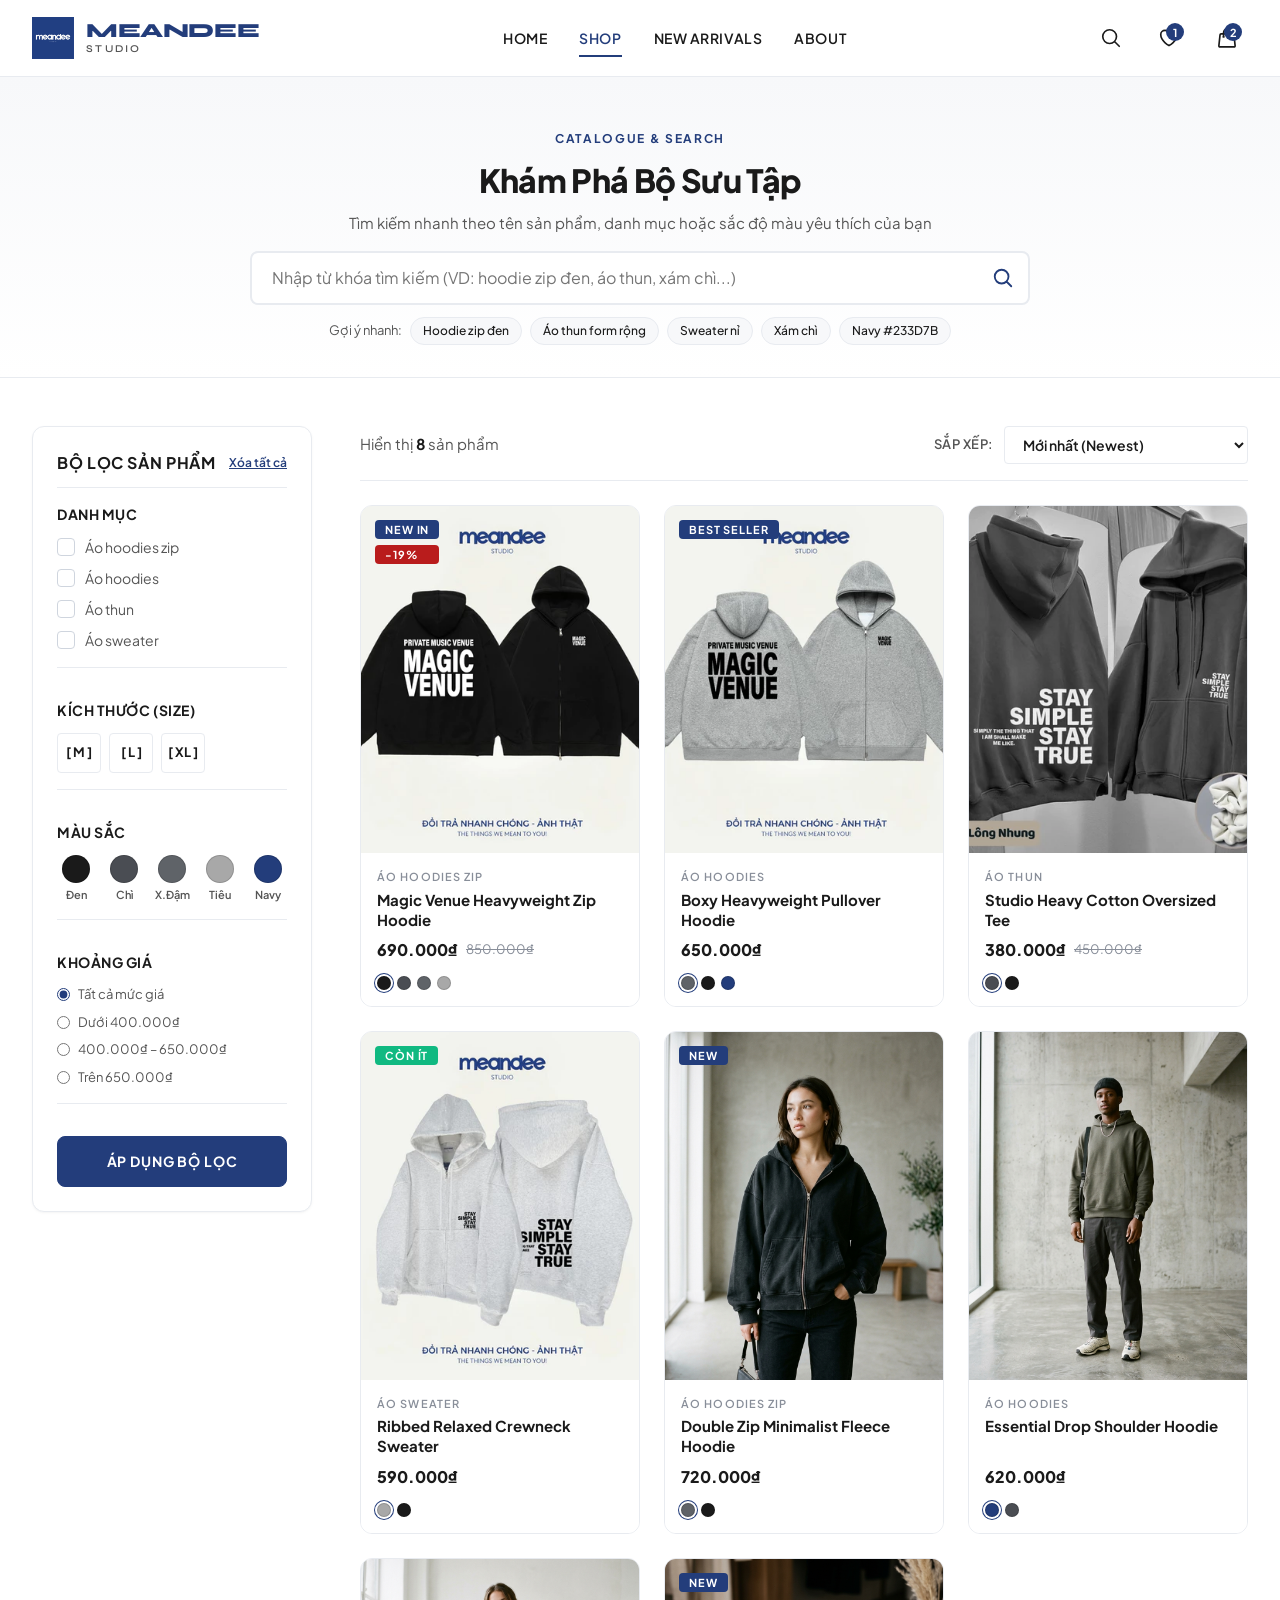
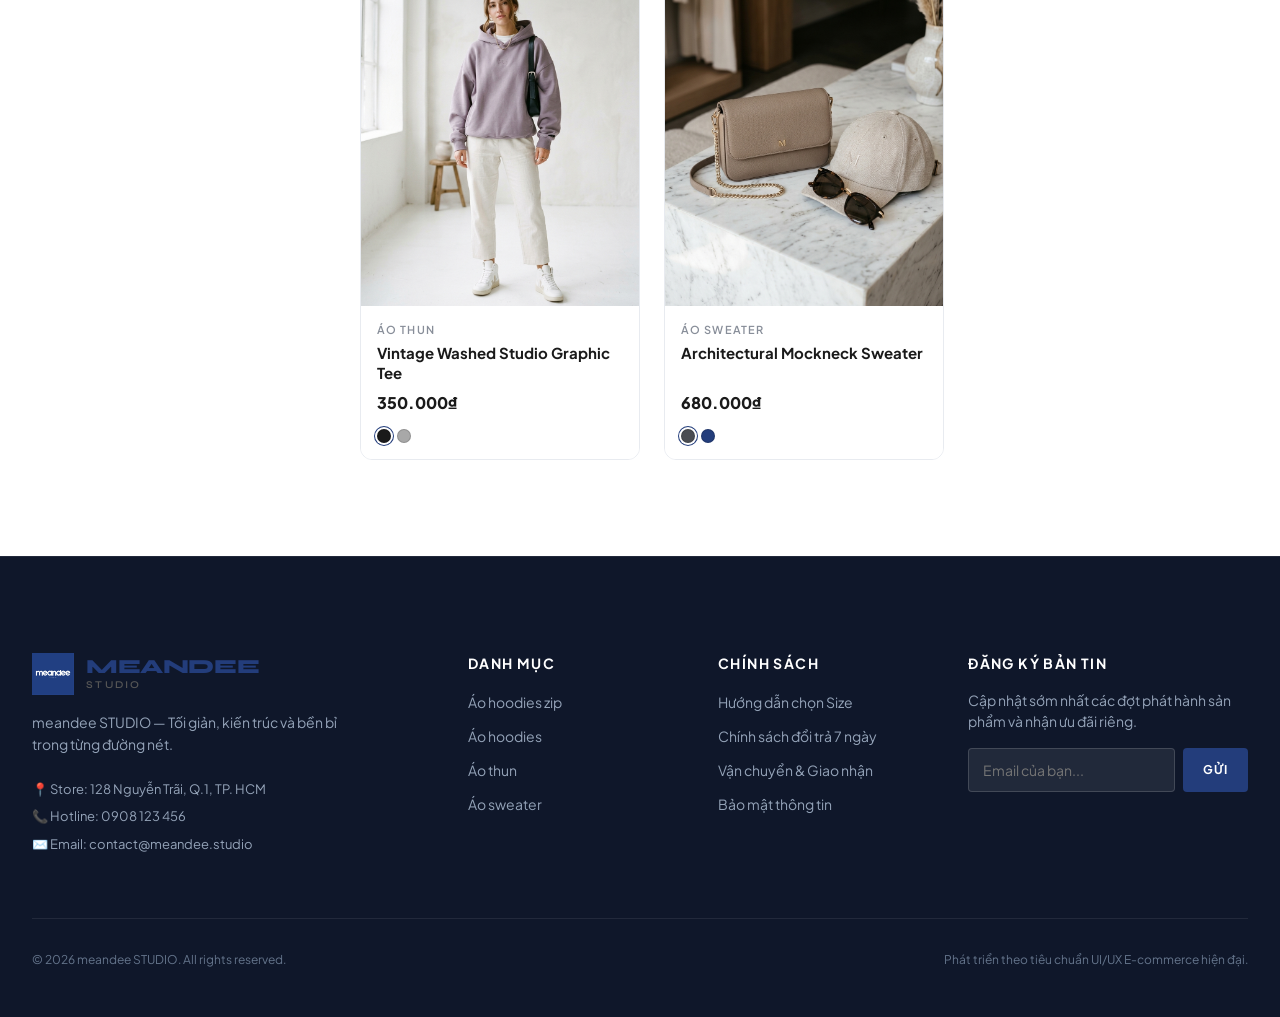
==== search.html @ 86efa388 "init" ====
<!DOCTYPE html>
<html lang="vi">
<head>
  <meta charset="UTF-8">
  <meta name="viewport" content="width=device-width, initial-scale=1.0">
  <meta name="description" content="Tìm kiếm và lọc các sản phẩm áo hoodies zip, hoodies, áo thun và sweater thời trang cao cấp từ meandee STUDIO.">
  <title>Cửa Hàng &amp; Tìm Kiếm Sản Phẩm — meandee STUDIO</title>
  <link rel="stylesheet" href="styles.css">
  <link rel="icon" href="assert/logo.png" type="image/png">
</head>
<body>

  <!-- ==========================================================================
       NAVIGATION BAR
       ========================================================================== -->
  <header class="site-header" id="siteHeader">
    <div class="container nav-container">
      <a href="index.html" class="brand-logo" id="brandLogo">
        <img src="assert/logo.png" alt="meandee STUDIO Logo">
        <div class="brand-text">
          <span class="brand-name">meandee</span>
          <span class="brand-sub">STUDIO</span>
        </div>
      </a>

      <nav class="nav-menu" aria-label="Main navigation">
        <a href="index.html" class="nav-link">Home</a>
        <a href="search.html" class="nav-link active">Shop</a>
        <a href="search.html?sort=newest" class="nav-link">New Arrivals</a>
        <a href="index.html#about" class="nav-link">About</a>
      </nav>

      <div class="nav-actions">
        <a href="search.html" class="action-btn" aria-label="Tìm kiếm sản phẩm">
          <svg xmlns="http://www.w3.org/2000/svg" fill="none" viewBox="0 0 24 24" stroke="currentColor">
            <path stroke-linecap="round" stroke-linejoin="round" d="M21 21l-5.197-5.197m0 0A7.5 7.5 0 105.196 5.196a7.5 7.5 0 0010.607 10.607z"/>
          </svg>
        </a>
        <button class="action-btn" aria-label="Danh sách yêu thích">
          <svg xmlns="http://www.w3.org/2000/svg" fill="none" viewBox="0 0 24 24" stroke="currentColor">
            <path stroke-linecap="round" stroke-linejoin="round" d="M21 8.25c0-2.485-2.099-4.5-4.688-4.5-1.935 0-3.597 1.126-4.312 2.733-.715-1.607-2.377-2.733-4.313-2.733C5.1 3.75 3 5.765 3 8.25c0 7.22 9 12 9 12s9-4.78 9-12z"/>
          </svg>
          <span class="badge-count">1</span>
        </button>
        <button class="action-btn" id="headerCartBtn" aria-label="Giỏ hàng">
          <svg xmlns="http://www.w3.org/2000/svg" fill="none" viewBox="0 0 24 24" stroke="currentColor">
            <path stroke-linecap="round" stroke-linejoin="round" d="M15.75 10.5V6a3.75 3.75 0 10-7.5 0v4.5m11.356-1.993l1.263 12c.07.665-.45 1.243-1.119 1.243H4.25a1.125 1.125 0 01-1.12-1.243l1.264-12A1.125 1.125 0 015.513 7.5h12.974c.576 0 1.059.435 1.119 1.007zM8.625 10.5a.375.375 0 11-.75 0 .375.375 0 01.75 0zm7.5 0a.375.375 0 11-.75 0 .375.375 0 01.75 0z"/>
          </svg>
          <span class="badge-count" id="cartBadgeCount">2</span>
        </button>
      </div>
    </div>
  </header>

  <!-- ==========================================================================
       SEARCH HEADER SECTION
       ========================================================================== -->
  <section class="search-header-section">
    <div class="container">
      <div class="search-bar-wrap">
        <span class="eyebrow">Catalogue &amp; Search</span>
        <h1 class="search-title">Khám Phá Bộ Sưu Tập</h1>
        <p class="text-muted" style="font-size: 0.9375rem;">
          Tìm kiếm nhanh theo tên sản phẩm, danh mục hoặc sắc độ màu yêu thích của bạn
        </p>

        <!-- Big Search Bar -->
        <div class="search-input-box">
          <input type="text" id="mainSearchInput" placeholder="Nhập từ khóa tìm kiếm (VD: hoodie zip đen, áo thun, xám chì...)" autocomplete="off">
          <button type="button" class="search-submit" id="searchSubmitBtn" aria-label="Tìm kiếm">
            <svg xmlns="http://www.w3.org/2000/svg" fill="none" viewBox="0 0 24 24" stroke="currentColor" width="22" height="22">
              <path stroke-linecap="round" stroke-linejoin="round" stroke-width="2" d="M21 21l-5.197-5.197m0 0A7.5 7.5 0 105.196 5.196a7.5 7.5 0 0010.607 10.607z"/>
            </svg>
          </button>
        </div>

        <!-- Keyword Auto-Suggestions -->
        <div class="search-suggest-tags">
          <span>Gợi ý nhanh:</span>
          <button type="button" class="suggest-tag" data-query="Hoodie zip đen">Hoodie zip đen</button>
          <button type="button" class="suggest-tag" data-query="Áo thun form rộng">Áo thun form rộng</button>
          <button type="button" class="suggest-tag" data-query="Sweater nỉ">Sweater nỉ</button>
          <button type="button" class="suggest-tag" data-query="Xám chì">Xám chì</button>
          <button type="button" class="suggest-tag" data-query="Navy">Navy #233D7B</button>
        </div>
      </div>
    </div>
  </section>

  <!-- ==========================================================================
       MAIN LISTING LAYOUT (Sidebar Filters + Products Grid)
       ========================================================================== -->
  <main class="container">
    <div class="listing-layout">
      <!-- Left Sidebar: Filters Panel -->
      <aside class="filters-sidebar" id="filtersSidebar">
        <div class="filter-header-bar">
          <h2 class="filter-main-title">Bộ Lọc Sản Phẩm</h2>
          <button type="button" class="btn-reset-filters" id="btnResetFilters">Xóa tất cả</button>
        </div>

        <!-- Filter 1: Categories (4 danh mục cốt lõi) -->
        <div class="filter-group">
          <h3 class="filter-group-title">Danh Mục</h3>
          <div class="filter-category-list">
            <label class="filter-checkbox-item">
              <input type="checkbox" name="category" value="hoodie-zip" id="filterCatZip">
              <span>Áo hoodies zip</span>
            </label>
            <label class="filter-checkbox-item">
              <input type="checkbox" name="category" value="hoodie" id="filterCatHoodie">
              <span>Áo hoodies</span>
            </label>
            <label class="filter-checkbox-item">
              <input type="checkbox" name="category" value="tshirt" id="filterCatTshirt">
              <span>Áo thun</span>
            </label>
            <label class="filter-checkbox-item">
              <input type="checkbox" name="category" value="sweater" id="filterCatSweater">
              <span>Áo sweater</span>
            </label>
          </div>
        </div>

        <!-- Filter 2: Size Variant Selection -->
        <div class="filter-group">
          <h3 class="filter-group-title">Kích Thước (Size)</h3>
          <div class="size-buttons-group">
            <button type="button" class="size-filter-btn" data-size="M">[ M ]</button>
            <button type="button" class="size-filter-btn" data-size="L">[ L ]</button>
            <button type="button" class="size-filter-btn" data-size="XL">[ XL ]</button>
          </div>
        </div>

        <!-- Filter 3: Color Swatches -->
        <div class="filter-group">
          <h3 class="filter-group-title">Màu Sắc</h3>
          <div class="filter-colors-grid">
            <div class="filter-color-option" data-color="den" title="Đen">
              <span class="filter-color-ball" style="background-color: #1A1A1A;"></span>
              <span class="filter-color-label">Đen</span>
            </div>
            <div class="filter-color-option" data-color="xam-chi" title="Xám Chì">
              <span class="filter-color-ball" style="background-color: #4A4D53;"></span>
              <span class="filter-color-label">Chì</span>
            </div>
            <div class="filter-color-option" data-color="xam-dam" title="Xám Đậm">
              <span class="filter-color-ball" style="background-color: #5F6368;"></span>
              <span class="filter-color-label">X.Đậm</span>
            </div>
            <div class="filter-color-option" data-color="xam-tieu" title="Xám Tiêu">
              <span class="filter-color-ball" style="background-color: #A8A8A8;"></span>
              <span class="filter-color-label">Tiêu</span>
            </div>
            <div class="filter-color-option" data-color="navy" title="Xanh Navy">
              <span class="filter-color-ball" style="background-color: #233D7B;"></span>
              <span class="filter-color-label">Navy</span>
            </div>
          </div>
        </div>

        <!-- Filter 4: Price Range -->
        <div class="filter-group">
          <h3 class="filter-group-title">Khoảng Giá</h3>
          <div class="price-range-options">
            <label class="price-radio-label">
              <input type="radio" name="priceRange" value="all" checked>
              <span>Tất cả mức giá</span>
            </label>
            <label class="price-radio-label">
              <input type="radio" name="priceRange" value="under-400">
              <span>Dưới 400.000₫</span>
            </label>
            <label class="price-radio-label">
              <input type="radio" name="priceRange" value="400-650">
              <span>400.000₫ – 650.000₫</span>
            </label>
            <label class="price-radio-label">
              <input type="radio" name="priceRange" value="above-650">
              <span>Trên 650.000₫</span>
            </label>
          </div>
        </div>

        <!-- Filter CTA -->
        <div style="margin-top: 1.5rem; display: flex; flex-direction: column; gap: 8px;">
          <button type="button" class="btn btn-primary btn-block" id="btnApplyFilters">Áp Dụng Bộ Lọc</button>
        </div>
      </aside>

      <!-- Right Column: Product Results Grid -->
      <section class="results-container">
        <!-- Results Header Bar -->
        <div class="listing-results-header">
          <div class="results-count" id="resultsCount">
            Hiển thị <strong id="countNum">8</strong> sản phẩm
          </div>
          <div class="sort-select-wrap">
            <label for="sortDropdown" class="sort-label">Sắp xếp:</label>
            <select id="sortDropdown" class="sort-select">
              <option value="default">Mới nhất (Newest)</option>
              <option value="bestseller">Bán chạy nhất (Best Seller)</option>
              <option value="price-asc">Giá: Thấp đến Cao</option>
              <option value="price-desc">Giá: Cao đến Thấp</option>
            </select>
          </div>
        </div>

        <!-- Products Grid (Interactive Cards) -->
        <div class="listing-grid" id="listingGrid">
          
          <!-- Product Item 1: Magic Venue Zip Hoodie (Flagship PDP) -->
          <article class="product-card" data-category="hoodie-zip" data-price="690000" data-sizes="M,L,XL" data-colors="den,xam-chi,xam-dam,xam-tieu" data-bestseller="true" data-name="magic venue heavyweight zip hoodie">
            <div class="product-badge-group">
              <span class="product-badge badge-new">New In</span>
              <span class="product-badge badge-sale">-19%</span>
            </div>
            <div class="product-thumb-wrap">
              <img src="assert/demo-products/den.webp" alt="Magic Venue Heavyweight Zip Hoodie" class="listing-card-img" data-default="assert/demo-products/den.webp">
              <div class="product-quick-action">
                <a href="product.html" class="quick-view-btn">Xem Chi Tiết</a>
              </div>
            </div>
            <div class="product-details">
              <span class="product-category-meta">Áo hoodies zip</span>
              <h3 class="product-title">
                <a href="product.html">Magic Venue Heavyweight Zip Hoodie</a>
              </h3>
              <div class="product-price-row">
                <span class="product-price">690.000₫</span>
                <span class="product-price-old">850.000₫</span>
              </div>
              <div class="swatches-row">
                <span class="color-swatch-dot active" style="background-color: #1A1A1A;" data-img="assert/demo-products/den.webp" title="Đen"></span>
                <span class="color-swatch-dot" style="background-color: #4A4D53;" data-img="assert/demo-products/xam-chi.webp" title="Xám Chì"></span>
                <span class="color-swatch-dot" style="background-color: #5F6368;" data-img="assert/demo-products/xam-dam.webp" title="Xám Đậm"></span>
                <span class="color-swatch-dot" style="background-color: #A8A8A8;" data-img="assert/demo-products/xam_tieu.webp" title="Xám Tiêu"></span>
              </div>
            </div>
          </article>

          <!-- Product Item 2: Boxy Heavyweight Pullover Hoodie -->
          <article class="product-card" data-category="hoodie" data-price="650000" data-sizes="M,L,XL" data-colors="xam-dam,den,navy" data-bestseller="true" data-name="boxy heavyweight pullover hoodie">
            <div class="product-badge-group">
              <span class="product-badge badge-new">Best Seller</span>
            </div>
            <div class="product-thumb-wrap">
              <img src="assert/demo-products/xam-dam.webp" alt="Boxy Heavyweight Pullover Hoodie" class="listing-card-img" data-default="assert/demo-products/xam-dam.webp">
              <div class="product-quick-action">
                <a href="product.html" class="quick-view-btn">Xem Chi Tiết</a>
              </div>
            </div>
            <div class="product-details">
              <span class="product-category-meta">Áo hoodies</span>
              <h3 class="product-title">
                <a href="product.html">Boxy Heavyweight Pullover Hoodie</a>
              </h3>
              <div class="product-price-row">
                <span class="product-price">650.000₫</span>
              </div>
              <div class="swatches-row">
                <span class="color-swatch-dot active" style="background-color: #5F6368;" title="Xám Đậm"></span>
                <span class="color-swatch-dot" style="background-color: #1A1A1A;" title="Đen"></span>
                <span class="color-swatch-dot" style="background-color: #233D7B;" title="Navy"></span>
              </div>
            </div>
          </article>

          <!-- Product Item 3: Studio Heavy Cotton Oversized Tee -->
          <article class="product-card" data-category="tshirt" data-price="380000" data-sizes="M,L" data-colors="xam-chi,den" data-bestseller="false" data-name="studio heavy cotton oversized tee">
            <div class="product-thumb-wrap">
              <img src="assert/demo-products/xam-chi.webp" alt="Studio Heavy Cotton Oversized Tee" class="listing-card-img" data-default="assert/demo-products/xam-chi.webp">
              <div class="product-quick-action">
                <a href="product.html" class="quick-view-btn">Xem Chi Tiết</a>
              </div>
            </div>
            <div class="product-details">
              <span class="product-category-meta">Áo thun</span>
              <h3 class="product-title">
                <a href="product.html">Studio Heavy Cotton Oversized Tee</a>
              </h3>
              <div class="product-price-row">
                <span class="product-price">380.000₫</span>
                <span class="product-price-old">450.000₫</span>
              </div>
              <div class="swatches-row">
                <span class="color-swatch-dot active" style="background-color: #4A4D53;" title="Xám Chì"></span>
                <span class="color-swatch-dot" style="background-color: #1A1A1A;" title="Đen"></span>
              </div>
            </div>
          </article>

          <!-- Product Item 4: Ribbed Relaxed Crewneck Sweater -->
          <article class="product-card" data-category="sweater" data-price="590000" data-sizes="M,L,XL" data-colors="xam-tieu,den" data-bestseller="false" data-name="ribbed relaxed crewneck sweater">
            <div class="product-badge-group">
              <span class="product-badge badge-stock">Còn ít</span>
            </div>
            <div class="product-thumb-wrap">
              <img src="assert/demo-products/xam_tieu.webp" alt="Ribbed Relaxed Crewneck Sweater" class="listing-card-img" data-default="assert/demo-products/xam_tieu.webp">
              <div class="product-quick-action">
                <a href="product.html" class="quick-view-btn">Xem Chi Tiết</a>
              </div>
            </div>
            <div class="product-details">
              <span class="product-category-meta">Áo sweater</span>
              <h3 class="product-title">
                <a href="product.html">Ribbed Relaxed Crewneck Sweater</a>
              </h3>
              <div class="product-price-row">
                <span class="product-price">590.000₫</span>
              </div>
              <div class="swatches-row">
                <span class="color-swatch-dot active" style="background-color: #A8A8A8;" title="Xám Tiêu"></span>
                <span class="color-swatch-dot" style="background-color: #1A1A1A;" title="Đen"></span>
              </div>
            </div>
          </article>

          <!-- Product Item 5: Double Zip Minimalist Fleece Hoodie -->
          <article class="product-card" data-category="hoodie-zip" data-price="720000" data-sizes="L,XL" data-colors="xam-dam,den" data-bestseller="true" data-name="double zip minimalist fleece hoodie">
            <div class="product-badge-group">
              <span class="product-badge badge-new">New</span>
            </div>
            <div class="product-thumb-wrap">
              <img src="assert/cat-hoodie-zip.jpg" alt="Double Zip Minimalist Fleece Hoodie" class="listing-card-img" data-default="assert/cat-hoodie-zip.jpg">
              <div class="product-quick-action">
                <a href="product.html" class="quick-view-btn">Xem Chi Tiết</a>
              </div>
            </div>
            <div class="product-details">
              <span class="product-category-meta">Áo hoodies zip</span>
              <h3 class="product-title">
                <a href="product.html">Double Zip Minimalist Fleece Hoodie</a>
              </h3>
              <div class="product-price-row">
                <span class="product-price">720.000₫</span>
              </div>
              <div class="swatches-row">
                <span class="color-swatch-dot active" style="background-color: #5F6368;" title="Xám Đậm"></span>
                <span class="color-swatch-dot" style="background-color: #1A1A1A;" title="Đen"></span>
              </div>
            </div>
          </article>

          <!-- Product Item 6: Essential Drop Shoulder Hoodie -->
          <article class="product-card" data-category="hoodie" data-price="620000" data-sizes="M,L,XL" data-colors="navy,xam-chi" data-bestseller="false" data-name="essential drop shoulder hoodie navy">
            <div class="product-thumb-wrap">
              <img src="assert/cat-hoodie.jpg" alt="Essential Drop Shoulder Hoodie" class="listing-card-img" data-default="assert/cat-hoodie.jpg">
              <div class="product-quick-action">
                <a href="product.html" class="quick-view-btn">Xem Chi Tiết</a>
              </div>
            </div>
            <div class="product-details">
              <span class="product-category-meta">Áo hoodies</span>
              <h3 class="product-title">
                <a href="product.html">Essential Drop Shoulder Hoodie</a>
              </h3>
              <div class="product-price-row">
                <span class="product-price">620.000₫</span>
              </div>
              <div class="swatches-row">
                <span class="color-swatch-dot active" style="background-color: #233D7B;" title="Navy"></span>
                <span class="color-swatch-dot" style="background-color: #4A4D53;" title="Xám Chì"></span>
              </div>
            </div>
          </article>

          <!-- Product Item 7: Vintage Washed Graphic Tee -->
          <article class="product-card" data-category="tshirt" data-price="350000" data-sizes="M,L" data-colors="den,xam-tieu" data-bestseller="false" data-name="vintage washed graphic tee">
            <div class="product-thumb-wrap">
              <img src="assert/cat-tshirt.jpg" alt="Vintage Washed Graphic Tee" class="listing-card-img" data-default="assert/cat-tshirt.jpg">
              <div class="product-quick-action">
                <a href="product.html" class="quick-view-btn">Xem Chi Tiết</a>
              </div>
            </div>
            <div class="product-details">
              <span class="product-category-meta">Áo thun</span>
              <h3 class="product-title">
                <a href="product.html">Vintage Washed Studio Graphic Tee</a>
              </h3>
              <div class="product-price-row">
                <span class="product-price">350.000₫</span>
              </div>
              <div class="swatches-row">
                <span class="color-swatch-dot active" style="background-color: #1A1A1A;" title="Đen"></span>
                <span class="color-swatch-dot" style="background-color: #A8A8A8;" title="Xám Tiêu"></span>
              </div>
            </div>
          </article>

          <!-- Product Item 8: Architectural Mockneck Sweater -->
          <article class="product-card" data-category="sweater" data-price="680000" data-sizes="M,L,XL" data-colors="xam-chi,navy" data-bestseller="true" data-name="architectural mockneck sweater">
            <div class="product-badge-group">
              <span class="product-badge badge-new">New</span>
            </div>
            <div class="product-thumb-wrap">
              <img src="assert/cat-sweater.jpg" alt="Architectural Mockneck Sweater" class="listing-card-img" data-default="assert/cat-sweater.jpg">
              <div class="product-quick-action">
                <a href="product.html" class="quick-view-btn">Xem Chi Tiết</a>
              </div>
            </div>
            <div class="product-details">
              <span class="product-category-meta">Áo sweater</span>
              <h3 class="product-title">
                <a href="product.html">Architectural Mockneck Sweater</a>
              </h3>
              <div class="product-price-row">
                <span class="product-price">680.000₫</span>
              </div>
              <div class="swatches-row">
                <span class="color-swatch-dot active" style="background-color: #4A4D53;" title="Xám Chì"></span>
                <span class="color-swatch-dot" style="background-color: #233D7B;" title="Navy"></span>
              </div>
            </div>
          </article>

          <!-- Empty State (Shown when no items match the filter) -->
          <div class="empty-state" id="emptyState">
            <svg class="empty-icon" xmlns="http://www.w3.org/2000/svg" fill="none" viewBox="0 0 24 24" stroke="currentColor">
              <path stroke-linecap="round" stroke-linejoin="round" stroke-width="1.5" d="M21 21l-5.197-5.197m0 0A7.5 7.5 0 105.196 5.196a7.5 7.5 0 0010.607 10.607zM10.5 7.5v6m3-3h-6"/>
            </svg>
            <h3 class="empty-title">Không tìm thấy sản phẩm phù hợp</h3>
            <p class="empty-desc">Thử điều chỉnh hoặc xóa bớt các tiêu chí lọc để xem thêm sản phẩm khác.</p>
            <button type="button" class="btn btn-primary" id="btnEmptyReset">Xóa Bộ Lọc &amp; Xem Tất Cả</button>
          </div>

        </div>
      </section>
    </div>
  </main>

  <!-- ==========================================================================
       FOOTER
       ========================================================================== -->
  <footer class="site-footer">
    <div class="container">
      <div class="footer-grid">
        <div class="footer-brand">
          <a href="index.html" class="brand-logo">
            <img src="assert/logo.png" alt="meandee STUDIO Logo">
            <div class="brand-text">
              <span class="brand-name">meandee</span>
              <span class="brand-sub">STUDIO</span>
            </div>
          </a>
          <p class="footer-brand-bio">
            meandee STUDIO — Tối giản, kiến trúc và bền bỉ trong từng đường nét.
          </p>
          <div class="footer-contacts-list">
            <span>📍 Store: 128 Nguyễn Trãi, Q.1, TP. HCM</span>
            <span>📞 Hotline: 0908 123 456</span>
            <span>✉️ Email: contact@meandee.studio</span>
          </div>
        </div>

        <div>
          <h4 class="footer-col-title">Danh Mục</h4>
          <ul class="footer-links-list">
            <li><a href="search.html?category=hoodie-zip">Áo hoodies zip</a></li>
            <li><a href="search.html?category=hoodie">Áo hoodies</a></li>
            <li><a href="search.html?category=tshirt">Áo thun</a></li>
            <li><a href="search.html?category=sweater">Áo sweater</a></li>
          </ul>
        </div>

        <div>
          <h4 class="footer-col-title">Chính Sách</h4>
          <ul class="footer-links-list">
            <li><a href="#">Hướng dẫn chọn Size</a></li>
            <li><a href="#">Chính sách đổi trả 7 ngày</a></li>
            <li><a href="#">Vận chuyển &amp; Giao nhận</a></li>
            <li><a href="#">Bảo mật thông tin</a></li>
          </ul>
        </div>

        <div>
          <h4 class="footer-col-title">Đăng Ký Bản Tin</h4>
          <p class="footer-newsletter-text">
            Cập nhật sớm nhất các đợt phát hành sản phẩm và nhận ưu đãi riêng.
          </p>
          <form class="footer-newsletter-form" onsubmit="event.preventDefault(); window.showToast('Đã đăng ký nhận bản tin!');">
            <input type="email" class="newsletter-input" placeholder="Email của bạn..." required>
            <button type="submit" class="btn-newsletter">Gửi</button>
          </form>
        </div>
      </div>

      <div class="footer-bottom-bar">
        <span>&copy; 2026 meandee STUDIO. All rights reserved.</span>
        <span>Phát triển theo tiêu chuẩn UI/UX E-commerce hiện đại.</span>
      </div>
    </div>
  </footer>

  <!-- Toast Notification element -->
  <div class="toast-notification" id="toastNotification">
    <svg class="toast-icon" xmlns="http://www.w3.org/2000/svg" fill="none" viewBox="0 0 24 24" stroke="currentColor">
      <path stroke-linecap="round" stroke-linejoin="round" stroke-width="2" d="M5 13l4 4L19 7" />
    </svg>
    <span class="toast-text" id="toastMessage">Thông báo</span>
  </div>

  <script src="main.js"></script>
</body>
</html>
---- styles.css ----
/* ==========================================================================
   meandee STUDIO — Master Design System & Stylesheet
   Brand Identity: Minimalist, Luxurious, Architectural, Contemporary Streetwear
   Primary Palette: #233D7B (Brand Navy), #FFFFFF, #F7F8FA, #1A1A1A, #555555
   ========================================================================== */

@import url('https://fonts.googleapis.com/css2?family=Plus+Jakarta+Sans:ital,wght@0,300;0,400;0,500;0,600;0,700;0,800;1,400&family=Syne:wght@700;800&display=swap');

/* --- Design Tokens --- */
:root {
  /* Brand Colors */
  --c-primary: #233D7B;
  --c-primary-hover: #1a2e5d;
  --c-primary-active: #132247;
  --c-primary-light: rgba(35, 61, 123, 0.08);
  --c-primary-glow: rgba(35, 61, 123, 0.25);

  /* Neutrals */
  --c-bg: #FFFFFF;
  --c-bg-subtle: #F7F8FA;
  --c-bg-card: #FFFFFF;
  --c-bg-elevated: #FFFFFF;
  --c-surface-hover: #F0F2F5;

  /* Typography Colors */
  --c-text-primary: #1A1A1A;
  --c-text-secondary: #555555;
  --c-text-muted: #888E99;
  --c-text-inverse: #FFFFFF;

  /* Accent & Utility */
  --c-border: #E8EBF0;
  --c-border-hover: #CFD5DE;
  --c-border-active: #233D7B;
  --c-success: #15803D;
  --c-success-bg: #DCFCE7;
  --c-danger: #B91C1C;
  --c-danger-bg: #FEE2E2;
  --c-warning: #B45309;

  /* Typography */
  --font-main: 'Plus Jakarta Sans', -apple-system, BlinkMacSystemFont, "Segoe UI", Roboto, sans-serif;
  --font-display: 'Syne', var(--font-main);

  /* Spacing */
  --space-2xs: 4px;
  --space-xs: 8px;
  --space-sm: 12px;
  --space-md: 16px;
  --space-lg: 24px;
  --space-xl: 32px;
  --space-2xl: 48px;
  --space-3xl: 64px;
  --space-4xl: 96px;

  /* Layout */
  --container-max: 1360px;
  --container-pad: 32px;
  --header-height: 76px;
  --radius-xs: 4px;
  --radius-sm: 8px;
  --radius-md: 12px;
  --radius-lg: 18px;
  --radius-full: 9999px;

  /* Elevations */
  --shadow-subtle: 0 1px 3px rgba(0, 0, 0, 0.04), 0 1px 2px rgba(0, 0, 0, 0.02);
  --shadow-card: 0 4px 16px rgba(10, 20, 50, 0.04);
  --shadow-hover: 0 12px 30px rgba(35, 61, 123, 0.08);
  --shadow-drawer: 0 20px 40px rgba(0, 0, 0, 0.15);

  /* Transitions */
  --transition-fast: 150ms cubic-bezier(0.16, 1, 0.3, 1);
  --transition-base: 250ms cubic-bezier(0.16, 1, 0.3, 1);
  --transition-smooth: 400ms cubic-bezier(0.16, 1, 0.3, 1);
}

/* --- Base Reset --- */
*, *::before, *::after {
  box-sizing: border-box;
  margin: 0;
  padding: 0;
}

html {
  font-size: 16px;
  scroll-behavior: smooth;
  -webkit-font-smoothing: antialiased;
  -moz-osx-font-smoothing: grayscale;
}

body {
  font-family: var(--font-main);
  background-color: var(--c-bg);
  color: var(--c-text-primary);
  line-height: 1.5;
  overflow-x: hidden;
}

img, picture, video, canvas, svg {
  display: block;
  max-width: 100%;
}

input, button, textarea, select {
  font: inherit;
  color: inherit;
}

button {
  cursor: pointer;
  background: none;
  border: none;
}

a {
  color: inherit;
  text-decoration: none;
  transition: color var(--transition-fast);
}

ul, ol {
  list-style: none;
}

/* --- Utility Container --- */
.container {
  width: 100%;
  max-width: var(--container-max);
  margin-inline: auto;
  padding-inline: var(--container-pad);
}

/* --- Typography Utilities --- */
.heading-display {
  font-family: var(--font-display);
  font-weight: 800;
  letter-spacing: -0.03em;
  text-transform: uppercase;
  color: var(--c-text-primary);
}

.heading-section {
  font-family: var(--font-main);
  font-size: 1.875rem;
  font-weight: 700;
  letter-spacing: -0.02em;
  color: var(--c-text-primary);
}

.text-muted {
  color: var(--c-text-secondary);
}

.eyebrow {
  display: inline-block;
  font-size: 0.75rem;
  font-weight: 700;
  letter-spacing: 0.14em;
  text-transform: uppercase;
  color: var(--c-primary);
  margin-bottom: var(--space-xs);
}

/* ==========================================================================
   NAVIGATION BAR
   ========================================================================== */
.site-header {
  position: sticky;
  top: 0;
  z-index: 100;
  background-color: rgba(255, 255, 255, 0.95);
  backdrop-filter: blur(12px);
  -webkit-backdrop-filter: blur(12px);
  border-bottom: 1px solid var(--c-border);
  transition: box-shadow var(--transition-base), background-color var(--transition-base);
}

.site-header.scrolled {
  box-shadow: 0 4px 20px rgba(0, 0, 0, 0.05);
}

.nav-container {
  display: flex;
  align-items: center;
  justify-content: space-between;
  height: var(--header-height);
}

/* Brand Logo */
.brand-logo {
  display: flex;
  align-items: center;
  gap: 12px;
  font-family: var(--font-display);
  font-size: 1.25rem;
  font-weight: 800;
  letter-spacing: -0.02em;
  text-transform: uppercase;
  color: var(--c-primary);
}

.brand-logo img {
  height: 42px;
  width: auto;
  object-fit: contain;
}

.brand-logo .brand-text {
  display: flex;
  flex-direction: column;
  line-height: 1;
}

.brand-logo .brand-text .brand-name {
  font-size: 1.25rem;
  font-weight: 800;
  color: var(--c-primary);
}

.brand-logo .brand-text .brand-sub {
  font-size: 0.65rem;
  font-weight: 600;
  letter-spacing: 0.22em;
  color: var(--c-text-secondary);
  margin-top: 3px;
}

/* Main Navigation Links */
.nav-menu {
  display: flex;
  align-items: center;
  gap: var(--space-xl);
}

.nav-link {
  position: relative;
  font-size: 0.875rem;
  font-weight: 600;
  letter-spacing: 0.04em;
  text-transform: uppercase;
  color: var(--c-text-primary);
  padding: 8px 0;
  transition: color var(--transition-fast);
}

.nav-link::after {
  content: '';
  position: absolute;
  bottom: 0;
  left: 0;
  width: 0;
  height: 2px;
  background-color: var(--c-primary);
  transition: width var(--transition-base);
}

.nav-link:hover,
.nav-link.active {
  color: var(--c-primary);
}

.nav-link:hover::after,
.nav-link.active::after {
  width: 100%;
}

/* Nav Actions */
.nav-actions {
  display: flex;
  align-items: center;
  gap: var(--space-md);
}

.action-btn {
  position: relative;
  display: inline-flex;
  align-items: center;
  justify-content: center;
  width: 42px;
  height: 42px;
  border-radius: var(--radius-sm);
  color: var(--c-text-primary);
  background-color: transparent;
  transition: background-color var(--transition-fast), color var(--transition-fast);
}

.action-btn:hover {
  background-color: var(--c-bg-subtle);
  color: var(--c-primary);
}

.action-btn svg {
  width: 22px;
  height: 22px;
  stroke-width: 1.8;
}

.badge-count {
  position: absolute;
  top: 6px;
  right: 6px;
  display: flex;
  align-items: center;
  justify-content: center;
  min-width: 18px;
  height: 18px;
  padding: 0 4px;
  border-radius: var(--radius-full);
  background-color: var(--c-primary);
  color: var(--c-text-inverse);
  font-size: 0.6875rem;
  font-weight: 700;
  line-height: 1;
  transition: transform var(--transition-fast);
}

.action-btn:hover .badge-count {
  transform: scale(1.1);
}

/* Mobile Menu Toggle */
.mobile-toggle {
  display: none;
}

/* ==========================================================================
   BUTTONS & CTAs
   ========================================================================== */
.btn {
  display: inline-flex;
  align-items: center;
  justify-content: center;
  gap: 10px;
  padding: 14px 28px;
  font-size: 0.875rem;
  font-weight: 700;
  letter-spacing: 0.06em;
  text-transform: uppercase;
  border-radius: var(--radius-sm);
  transition: all var(--transition-base);
  border: 1px solid transparent;
  white-space: nowrap;
}

.btn-primary {
  background-color: var(--c-primary);
  color: var(--c-text-inverse);
  border-color: var(--c-primary);
}

.btn-primary:hover {
  background-color: var(--c-primary-hover);
  border-color: var(--c-primary-hover);
  box-shadow: 0 6px 20px var(--c-primary-glow);
  transform: translateY(-2px);
}

.btn-primary:active {
  transform: translateY(0);
}

.btn-secondary {
  background-color: transparent;
  color: var(--c-text-primary);
  border-color: var(--c-border);
}

.btn-secondary:hover {
  background-color: var(--c-bg-subtle);
  border-color: var(--c-text-primary);
  color: var(--c-text-primary);
  transform: translateY(-2px);
}

.btn-dark {
  background-color: var(--c-text-primary);
  color: var(--c-text-inverse);
}

.btn-dark:hover {
  background-color: #000000;
  transform: translateY(-2px);
}

.btn-block {
  width: 100%;
}

.btn-lg {
  padding: 16px 36px;
  font-size: 0.9375rem;
}

/* ==========================================================================
   HOMEPAGE: HERO BANNER / SLIDER
   ========================================================================== */
.hero-section {
  position: relative;
  width: 100%;
  height: calc(88vh - var(--header-height));
  min-height: 560px;
  max-height: 740px;
  background-color: #0d131f;
  overflow: hidden;
}

.hero-slider-track {
  position: relative;
  width: 100%;
  height: 100%;
}

.hero-slide {
  position: absolute;
  inset: 0;
  opacity: 1;
  display: flex;
  align-items: center;
}

.hero-image-wrap {
  position: absolute;
  inset: 0;
  z-index: 1;
}

.hero-image-wrap img {
  width: 100%;
  height: 100%;
  object-fit: cover;
  object-position: center 25%;
  filter: brightness(0.88);
}

.hero-overlay {
  position: absolute;
  inset: 0;
  z-index: 2;
  background: linear-gradient(
    90deg,
    rgba(13, 19, 31, 0.88) 0%,
    rgba(13, 19, 31, 0.5) 50%,
    rgba(13, 19, 31, 0.15) 100%
  );
}

.hero-content {
  position: relative;
  z-index: 3;
  max-width: 680px;
  color: #FFFFFF;
  padding-block: var(--space-2xl);
}

.hero-tag {
  display: inline-flex;
  align-items: center;
  gap: 8px;
  padding: 6px 14px;
  background-color: rgba(255, 255, 255, 0.12);
  border: 1px solid rgba(255, 255, 255, 0.25);
  backdrop-filter: blur(8px);
  border-radius: var(--radius-full);
  font-size: 0.75rem;
  font-weight: 700;
  letter-spacing: 0.18em;
  text-transform: uppercase;
  margin-bottom: var(--space-md);
  color: #FFFFFF;
}

.hero-tag::before {
  content: '';
  width: 6px;
  height: 6px;
  border-radius: 50%;
  background-color: #5D87E8;
}

.hero-title {
  font-family: var(--font-display);
  font-size: clamp(2.5rem, 5.5vw, 4.25rem);
  font-weight: 800;
  line-height: 1.05;
  letter-spacing: -0.03em;
  text-transform: uppercase;
  margin-bottom: var(--space-md);
  color: #FFFFFF;
}

.hero-description {
  font-size: 1.0625rem;
  line-height: 1.6;
  color: rgba(255, 255, 255, 0.85);
  margin-bottom: var(--space-xl);
  max-width: 520px;
}

.hero-cta-group {
  display: flex;
  align-items: center;
  gap: var(--space-md);
  flex-wrap: wrap;
}

/* ==========================================================================
   HOMEPAGE: QUICK CATEGORIES (4 Danh mục cốt lõi)
   ========================================================================== */
.categories-section {
  padding-block: var(--space-4xl) var(--space-3xl);
  background-color: var(--c-bg);
}

.section-header {
  display: flex;
  align-items: flex-end;
  justify-content: space-between;
  margin-bottom: var(--space-2xl);
}

.section-header .header-info {
  max-width: 600px;
}

.categories-grid {
  display: grid;
  grid-template-columns: repeat(4, 1fr);
  gap: var(--space-lg);
}

.category-card {
  position: relative;
  display: block;
  border-radius: var(--radius-md);
  overflow: hidden;
  background-color: var(--c-bg-subtle);
  border: 1px solid var(--c-border);
  transition: transform var(--transition-smooth), box-shadow var(--transition-smooth), border-color var(--transition-smooth);
}

.category-card:hover {
  transform: translateY(-6px);
  box-shadow: var(--shadow-hover);
  border-color: var(--c-primary);
}

.category-image-wrap {
  position: relative;
  width: 100%;
  padding-top: 130%; /* 3:4 aspect ratio */
  overflow: hidden;
  background-color: #EAECEF;
}

.category-image-wrap img {
  position: absolute;
  inset: 0;
  width: 100%;
  height: 100%;
  object-fit: cover;
  transition: transform 600ms cubic-bezier(0.16, 1, 0.3, 1);
}

.category-card:hover .category-image-wrap img {
  transform: scale(1.06);
}

.category-overlay {
  position: absolute;
  inset: 0;
  background: linear-gradient(180deg, transparent 50%, rgba(15, 25, 45, 0.45) 100%);
  opacity: 0.6;
  transition: opacity var(--transition-base);
}

.category-card:hover .category-overlay {
  opacity: 0.8;
}

.category-info {
  padding: var(--space-md) var(--space-sm);
  text-align: center;
  background-color: var(--c-bg);
  border-top: 1px solid var(--c-border);
}

.category-title {
  font-size: 1rem;
  font-weight: 700;
  letter-spacing: -0.01em;
  color: var(--c-text-primary);
  margin-bottom: 2px;
  transition: color var(--transition-fast);
}

.category-card:hover .category-title {
  color: var(--c-primary);
}

.category-count {
  font-size: 0.75rem;
  font-weight: 500;
  color: var(--c-text-secondary);
  text-transform: uppercase;
  letter-spacing: 0.08em;
}

/* ==========================================================================
   PRODUCT CARDS & GRIDS
   ========================================================================== */
.products-section {
  padding-block: var(--space-3xl) var(--space-4xl);
  background-color: var(--c-bg-subtle);
  border-top: 1px solid var(--c-border);
}

.products-grid {
  display: grid;
  grid-template-columns: repeat(4, 1fr);
  gap: var(--space-lg);
}

.product-card {
  position: relative;
  display: flex;
  flex-direction: column;
  background-color: var(--c-bg);
  border-radius: var(--radius-md);
  border: 1px solid var(--c-border);
  overflow: hidden;
  transition: transform var(--transition-smooth), box-shadow var(--transition-smooth), border-color var(--transition-smooth);
}

.product-card:hover {
  transform: translateY(-6px);
  box-shadow: var(--shadow-card);
  border-color: var(--c-border-hover);
}

.product-badge-group {
  position: absolute;
  top: 14px;
  left: 14px;
  z-index: 10;
  display: flex;
  flex-direction: column;
  gap: 6px;
}

.product-badge {
  display: inline-block;
  padding: 4px 10px;
  font-size: 0.6875rem;
  font-weight: 700;
  letter-spacing: 0.08em;
  text-transform: uppercase;
  border-radius: var(--radius-xs);
  line-height: 1;
}

.badge-new {
  background-color: var(--c-primary);
  color: #FFFFFF;
}

.badge-sale {
  background-color: #B91C1C;
  color: #FFFFFF;
}

.badge-stock {
  background-color: #10B981;
  color: #FFFFFF;
}

.product-thumb-wrap {
  position: relative;
  width: 100%;
  padding-top: 125%;
  background-color: #F0F2F5;
  overflow: hidden;
}

.product-thumb-wrap img {
  position: absolute;
  inset: 0;
  width: 100%;
  height: 100%;
  object-fit: cover;
  transition: transform 500ms cubic-bezier(0.16, 1, 0.3, 1), opacity var(--transition-fast);
}

.product-card:hover .product-thumb-wrap img {
  transform: scale(1.05);
}

.product-quick-action {
  position: absolute;
  bottom: 12px;
  left: 12px;
  right: 12px;
  display: flex;
  gap: 8px;
  opacity: 0;
  transform: translateY(10px);
  transition: all var(--transition-base);
  z-index: 10;
}

.product-card:hover .product-quick-action {
  opacity: 1;
  transform: translateY(0);
}

.quick-view-btn {
  flex: 1;
  background-color: rgba(255, 255, 255, 0.95);
  color: var(--c-text-primary);
  font-size: 0.75rem;
  font-weight: 700;
  letter-spacing: 0.06em;
  text-transform: uppercase;
  padding: 10px;
  border-radius: var(--radius-sm);
  box-shadow: 0 4px 12px rgba(0, 0, 0, 0.1);
  transition: all var(--transition-fast);
  text-align: center;
}

.quick-view-btn:hover {
  background-color: var(--c-primary);
  color: #FFFFFF;
}

.product-details {
  padding: var(--space-md);
  display: flex;
  flex-direction: column;
  flex: 1;
  background-color: var(--c-bg);
}

.product-category-meta {
  font-size: 0.6875rem;
  font-weight: 600;
  letter-spacing: 0.1em;
  text-transform: uppercase;
  color: var(--c-text-muted);
  margin-bottom: 4px;
}

.product-title {
  font-size: 0.9375rem;
  font-weight: 700;
  line-height: 1.35;
  color: var(--c-text-primary);
  margin-bottom: 8px;
  transition: color var(--transition-fast);
}

.product-title a:hover {
  color: var(--c-primary);
}

.product-price-row {
  display: flex;
  align-items: center;
  gap: 8px;
  margin-top: auto;
  margin-bottom: 10px;
}

.product-price {
  font-size: 1rem;
  font-weight: 800;
  color: var(--c-text-primary);
}

.product-price-old {
  font-size: 0.8125rem;
  color: var(--c-text-muted);
  text-decoration: line-through;
}

/* Color Variant Swatches */
.swatches-row {
  display: flex;
  align-items: center;
  gap: 6px;
  margin-top: 4px;
}

.color-swatch-dot {
  width: 14px;
  height: 14px;
  border-radius: 50%;
  border: 1px solid rgba(0, 0, 0, 0.15);
  cursor: pointer;
  transition: transform var(--transition-fast), border-color var(--transition-fast);
}

.color-swatch-dot:hover {
  transform: scale(1.25);
}

.color-swatch-dot.active {
  box-shadow: 0 0 0 2px #FFFFFF, 0 0 0 3px var(--c-primary);
}

/* ==========================================================================
   PAGE: SEARCH & LISTING (Trang tìm kiếm & Lọc sản phẩm)
   ========================================================================== */
.search-header-section {
  padding-block: var(--space-2xl) var(--space-xl);
  background: linear-gradient(180deg, var(--c-bg-subtle) 0%, var(--c-bg) 100%);
  border-bottom: 1px solid var(--c-border);
}

.search-bar-wrap {
  max-width: 780px;
  margin-inline: auto;
  text-align: center;
}

.search-title {
  font-size: 2rem;
  font-weight: 800;
  letter-spacing: -0.02em;
  margin-bottom: var(--space-xs);
  color: var(--c-text-primary);
}

.search-input-box {
  position: relative;
  margin-top: var(--space-md);
  margin-bottom: var(--space-sm);
}

.search-input-box input {
  width: 100%;
  height: 54px;
  padding: 0 54px 0 20px;
  font-size: 1rem;
  background-color: #FFFFFF;
  border: 2px solid var(--c-border);
  border-radius: var(--radius-sm);
  color: var(--c-text-primary);
  transition: border-color var(--transition-fast), box-shadow var(--transition-fast);
}

.search-input-box input:focus {
  outline: none;
  border-color: var(--c-primary);
  box-shadow: 0 0 0 4px var(--c-primary-light);
}

.search-input-box .search-submit {
  position: absolute;
  right: 6px;
  top: 50%;
  transform: translateY(-50%);
  width: 42px;
  height: 42px;
  display: flex;
  align-items: center;
  justify-content: center;
  color: var(--c-primary);
  border-radius: var(--radius-xs);
  transition: background-color var(--transition-fast);
}

.search-input-box .search-submit:hover {
  background-color: var(--c-bg-subtle);
}

.search-suggest-tags {
  display: flex;
  align-items: center;
  justify-content: center;
  gap: 8px;
  flex-wrap: wrap;
  font-size: 0.8125rem;
  color: var(--c-text-secondary);
}

.suggest-tag {
  display: inline-block;
  padding: 4px 12px;
  background-color: var(--c-bg-subtle);
  border: 1px solid var(--c-border);
  border-radius: var(--radius-full);
  color: var(--c-text-primary);
  font-size: 0.75rem;
  font-weight: 500;
  transition: all var(--transition-fast);
  cursor: pointer;
}

.suggest-tag:hover {
  background-color: var(--c-primary-light);
  border-color: var(--c-primary);
  color: var(--c-primary);
}

/* Search Content Layout */
.listing-layout {
  display: grid;
  grid-template-columns: 280px 1fr;
  gap: var(--space-2xl);
  padding-block: var(--space-2xl) var(--space-4xl);
}

/* Filters Sidebar */
.filters-sidebar {
  position: sticky;
  top: calc(var(--header-height) + 24px);
  height: fit-content;
  background-color: #FFFFFF;
  border: 1px solid var(--c-border);
  border-radius: var(--radius-md);
  padding: var(--space-lg);
  box-shadow: var(--shadow-subtle);
}

.filter-header-bar {
  display: flex;
  align-items: center;
  justify-content: space-between;
  padding-bottom: var(--space-sm);
  margin-bottom: var(--space-md);
  border-bottom: 1px solid var(--c-border);
}

.filter-main-title {
  font-size: 1rem;
  font-weight: 700;
  text-transform: uppercase;
  letter-spacing: 0.04em;
  color: var(--c-text-primary);
}

.btn-reset-filters {
  font-size: 0.75rem;
  font-weight: 600;
  color: var(--c-primary);
  text-decoration: underline;
  cursor: pointer;
}

.filter-group {
  margin-bottom: var(--space-xl);
  padding-bottom: var(--space-md);
  border-bottom: 1px solid var(--c-border);
}

.filter-group:last-of-type {
  border-bottom: none;
  margin-bottom: var(--space-md);
}

.filter-group-title {
  font-size: 0.875rem;
  font-weight: 700;
  letter-spacing: 0.04em;
  text-transform: uppercase;
  color: var(--c-text-primary);
  margin-bottom: var(--space-sm);
  display: flex;
  align-items: center;
  justify-content: space-between;
}

/* Category Checkboxes */
.filter-category-list {
  display: flex;
  flex-direction: column;
  gap: 10px;
}

.filter-checkbox-item {
  display: flex;
  align-items: center;
  gap: 10px;
  cursor: pointer;
  font-size: 0.875rem;
  color: var(--c-text-secondary);
  transition: color var(--transition-fast);
}

.filter-checkbox-item:hover {
  color: var(--c-text-primary);
}

.filter-checkbox-item input[type="checkbox"] {
  appearance: none;
  -webkit-appearance: none;
  width: 18px;
  height: 18px;
  border: 1.5px solid var(--c-border-hover);
  border-radius: var(--radius-xs);
  display: grid;
  place-content: center;
  transition: all var(--transition-fast);
  cursor: pointer;
}

.filter-checkbox-item input[type="checkbox"]::before {
  content: "";
  width: 10px;
  height: 10px;
  transform: scale(0);
  background-color: #FFFFFF;
  border-radius: 2px;
  transition: transform var(--transition-fast);
}

.filter-checkbox-item input[type="checkbox"]:checked {
  background-color: var(--c-primary);
  border-color: var(--c-primary);
}

.filter-checkbox-item input[type="checkbox"]:checked::before {
  transform: scale(1);
}

/* Size Filter Buttons */
.size-buttons-group {
  display: flex;
  gap: 8px;
  flex-wrap: wrap;
}

.size-filter-btn {
  width: 44px;
  height: 40px;
  display: flex;
  align-items: center;
  justify-content: center;
  border: 1px solid var(--c-border);
  border-radius: var(--radius-xs);
  font-size: 0.8125rem;
  font-weight: 700;
  color: var(--c-text-primary);
  background-color: #FFFFFF;
  transition: all var(--transition-fast);
}

.size-filter-btn:hover {
  border-color: var(--c-primary);
  color: var(--c-primary);
}

.size-filter-btn.active {
  background-color: var(--c-primary);
  border-color: var(--c-primary);
  color: #FFFFFF;
}

/* Color Swatches Grid */
.filter-colors-grid {
  display: grid;
  grid-template-columns: repeat(5, 1fr);
  gap: 10px;
}

.filter-color-option {
  position: relative;
  display: flex;
  flex-direction: column;
  align-items: center;
  gap: 4px;
  cursor: pointer;
}

.filter-color-ball {
  width: 28px;
  height: 28px;
  border-radius: 50%;
  border: 1.5px solid rgba(0, 0, 0, 0.15);
  transition: transform var(--transition-fast), box-shadow var(--transition-fast);
}

.filter-color-option:hover .filter-color-ball {
  transform: scale(1.15);
}

.filter-color-option.active .filter-color-ball {
  box-shadow: 0 0 0 2px #FFFFFF, 0 0 0 4px var(--c-primary);
}

.filter-color-label {
  font-size: 0.6875rem;
  font-weight: 600;
  color: var(--c-text-secondary);
}

/* Price Range */
.price-range-options {
  display: flex;
  flex-direction: column;
  gap: 8px;
}

.price-radio-label {
  display: flex;
  align-items: center;
  gap: 8px;
  font-size: 0.8125rem;
  color: var(--c-text-secondary);
  cursor: pointer;
}

.price-radio-label input[type="radio"] {
  accent-color: var(--c-primary);
}

/* Listing Results Header */
.listing-results-header {
  display: flex;
  align-items: center;
  justify-content: space-between;
  padding-bottom: var(--space-md);
  margin-bottom: var(--space-lg);
  border-bottom: 1px solid var(--c-border);
}

.results-count {
  font-size: 0.9375rem;
  color: var(--c-text-secondary);
}

.results-count strong {
  color: var(--c-text-primary);
}

.sort-select-wrap {
  display: flex;
  align-items: center;
  gap: 10px;
}

.sort-label {
  font-size: 0.8125rem;
  font-weight: 600;
  text-transform: uppercase;
  letter-spacing: 0.04em;
  color: var(--c-text-secondary);
}

.sort-select {
  padding: 8px 32px 8px 14px;
  font-size: 0.875rem;
  font-weight: 600;
  color: var(--c-text-primary);
  background-color: #FFFFFF;
  border: 1px solid var(--c-border);
  border-radius: var(--radius-xs);
  cursor: pointer;
}

.sort-select:focus {
  outline: none;
  border-color: var(--c-primary);
}

/* Listing Grid (3 Columns) */
.listing-grid {
  display: grid;
  grid-template-columns: repeat(3, 1fr);
  gap: var(--space-lg);
}

/* Empty State */
.empty-state {
  display: none;
  grid-column: 1 / -1;
  text-align: center;
  padding: var(--space-4xl) var(--space-md);
  background-color: var(--c-bg-subtle);
  border-radius: var(--radius-md);
  border: 1px dashed var(--c-border-hover);
}

.empty-state.visible {
  display: block;
}

.empty-icon {
  width: 56px;
  height: 56px;
  margin-inline: auto;
  color: var(--c-text-muted);
  margin-bottom: var(--space-sm);
}

.empty-title {
  font-size: 1.25rem;
  font-weight: 700;
  color: var(--c-text-primary);
  margin-bottom: 4px;
}

.empty-desc {
  font-size: 0.875rem;
  color: var(--c-text-secondary);
  margin-bottom: var(--space-md);
}

/* ==========================================================================
   PAGE: PRODUCT DETAIL PAGE (PDP)
   ========================================================================== */
.breadcrumb-nav {
  padding-block: var(--space-md);
  border-bottom: 1px solid var(--c-border);
  background-color: var(--c-bg);
  font-size: 0.8125rem;
}

.breadcrumb-list {
  display: flex;
  align-items: center;
  gap: 8px;
  color: var(--c-text-secondary);
}

.breadcrumb-item a:hover {
  color: var(--c-primary);
}

.breadcrumb-separator {
  color: var(--c-text-muted);
  font-size: 0.75rem;
}

.breadcrumb-item.current {
  color: var(--c-text-primary);
  font-weight: 600;
}

/* PDP Main 2-Column Grid */
.pdp-main-section {
  padding-block: var(--space-2xl) var(--space-3xl);
  background-color: var(--c-bg);
}

.pdp-grid {
  display: grid;
  grid-template-columns: 1.15fr 1fr;
  gap: var(--space-3xl);
  align-items: flex-start;
}

/* Column 1: Gallery */
.pdp-gallery-wrap {
  position: sticky;
  top: calc(var(--header-height) + 24px);
  display: flex;
  flex-direction: column;
  gap: var(--space-md);
}

.pdp-main-image-box {
  position: relative;
  width: 100%;
  padding-top: 125%; /* 4:5 aspect ratio */
  background-color: #F0F2F5;
  border-radius: var(--radius-md);
  border: 1px solid var(--c-border);
  overflow: hidden;
}

.pdp-main-image {
  position: absolute;
  inset: 0;
  width: 100%;
  height: 100%;
  object-fit: cover;
  transition: opacity 280ms ease, transform 300ms ease;
}

.pdp-main-image.fade-out {
  opacity: 0.2;
  transform: scale(0.99);
}

.pdp-main-image.fade-in {
  opacity: 1;
  transform: scale(1);
}

/* Thumbnail Gallery Strip */
.pdp-thumbnails-strip {
  display: grid;
  grid-template-columns: repeat(4, 1fr);
  gap: 12px;
}

.pdp-thumb-item {
  position: relative;
  width: 100%;
  padding-top: 120%;
  border-radius: var(--radius-sm);
  background-color: #F0F2F5;
  border: 2px solid transparent;
  overflow: hidden;
  cursor: pointer;
  transition: all var(--transition-fast);
}

.pdp-thumb-item img {
  position: absolute;
  inset: 0;
  width: 100%;
  height: 100%;
  object-fit: cover;
}

.pdp-thumb-item:hover {
  border-color: var(--c-border-hover);
}

.pdp-thumb-item.active {
  border-color: var(--c-primary);
  box-shadow: 0 0 0 2px var(--c-primary-light);
}

.pdp-thumb-caption {
  position: absolute;
  bottom: 0;
  inset-inline: 0;
  background: rgba(15, 25, 45, 0.7);
  color: #FFFFFF;
  font-size: 0.625rem;
  font-weight: 600;
  text-align: center;
  padding: 2px 0;
  letter-spacing: 0.05em;
  text-transform: uppercase;
}

/* Column 2: Product Info */
.pdp-info-wrap {
  display: flex;
  flex-direction: column;
  gap: var(--space-lg);
}

.pdp-header-block {
  border-bottom: 1px solid var(--c-border);
  padding-bottom: var(--space-md);
}

.pdp-collection-label {
  font-size: 0.75rem;
  font-weight: 700;
  letter-spacing: 0.16em;
  text-transform: uppercase;
  color: var(--c-primary);
  margin-bottom: 6px;
}

.pdp-title {
  font-size: 2.125rem;
  font-weight: 800;
  line-height: 1.15;
  letter-spacing: -0.02em;
  color: var(--c-text-primary);
  margin-bottom: 12px;
}

.pdp-rating-stock-row {
  display: flex;
  align-items: center;
  justify-content: space-between;
  flex-wrap: wrap;
  gap: 12px;
}

.pdp-rating-stars {
  display: flex;
  align-items: center;
  gap: 6px;
  font-size: 0.8125rem;
  color: var(--c-text-secondary);
}

.stars-gold {
  color: #F59E0B;
  display: flex;
  gap: 2px;
}

.pdp-stock-badge {
  display: inline-flex;
  align-items: center;
  gap: 6px;
  padding: 4px 10px;
  background-color: var(--c-success-bg);
  color: var(--c-success);
  border-radius: var(--radius-full);
  font-size: 0.75rem;
  font-weight: 700;
}

.pulse-dot {
  width: 6px;
  height: 6px;
  border-radius: 50%;
  background-color: var(--c-success);
  animation: pulse 2s infinite;
}

@keyframes pulse {
  0% { transform: scale(0.95); opacity: 1; }
  50% { transform: scale(1.4); opacity: 0.5; }
  100% { transform: scale(0.95); opacity: 1; }
}

/* Pricing Section */
.pdp-price-wrap {
  display: flex;
  align-items: baseline;
  gap: 12px;
}

.pdp-current-price {
  font-size: 1.875rem;
  font-weight: 800;
  color: var(--c-primary);
}

.pdp-original-price {
  font-size: 1.125rem;
  color: var(--c-text-muted);
  text-decoration: line-through;
}

.pdp-discount-pill {
  padding: 3px 8px;
  background-color: var(--c-danger-bg);
  color: var(--c-danger);
  font-size: 0.75rem;
  font-weight: 800;
  border-radius: var(--radius-xs);
}

/* PDP Variant Section: Color */
.pdp-variant-block {
  display: flex;
  flex-direction: column;
  gap: 10px;
}

.variant-label-row {
  display: flex;
  align-items: center;
  justify-content: space-between;
  font-size: 0.875rem;
}

.variant-label-name {
  font-weight: 700;
  text-transform: uppercase;
  letter-spacing: 0.05em;
  color: var(--c-text-primary);
}

.variant-selected-value {
  color: var(--c-primary);
  font-weight: 700;
}

.pdp-color-swatches-list {
  display: flex;
  align-items: center;
  gap: 12px;
}

.pdp-color-swatch-btn {
  position: relative;
  display: flex;
  align-items: center;
  gap: 8px;
  padding: 6px 14px 6px 6px;
  background-color: #FFFFFF;
  border: 1.5px solid var(--c-border);
  border-radius: var(--radius-full);
  cursor: pointer;
  transition: all var(--transition-fast);
}

.pdp-color-swatch-btn:hover {
  border-color: var(--c-border-hover);
  background-color: var(--c-bg-subtle);
}

.pdp-color-swatch-btn.active {
  border-color: var(--c-primary);
  background-color: var(--c-primary-light);
  box-shadow: 0 0 0 1px var(--c-primary);
}

.pdp-swatch-circle {
  width: 22px;
  height: 22px;
  border-radius: 50%;
  border: 1px solid rgba(0, 0, 0, 0.15);
}

.pdp-swatch-text {
  font-size: 0.75rem;
  font-weight: 700;
  color: var(--c-text-primary);
}

/* PDP Variant Section: Size */
.size-guide-link {
  font-size: 0.75rem;
  font-weight: 600;
  color: var(--c-text-secondary);
  text-decoration: underline;
  cursor: pointer;
}

.size-guide-link:hover {
  color: var(--c-primary);
}

.pdp-sizes-list {
  display: flex;
  gap: 10px;
}

.pdp-size-btn {
  flex: 1;
  height: 48px;
  display: flex;
  align-items: center;
  justify-content: center;
  border: 1.5px solid var(--c-border);
  border-radius: var(--radius-sm);
  background-color: #FFFFFF;
  font-size: 0.9375rem;
  font-weight: 700;
  color: var(--c-text-primary);
  transition: all var(--transition-fast);
}

.pdp-size-btn:hover {
  border-color: var(--c-primary);
  color: var(--c-primary);
}

.pdp-size-btn.active {
  border-color: var(--c-primary);
  background-color: var(--c-primary);
  color: #FFFFFF;
}

.pdp-size-btn.disabled {
  opacity: 0.4;
  cursor: not-allowed;
  text-decoration: line-through;
  background-color: var(--c-bg-subtle);
}

/* Quantity & Action Buttons */
.pdp-actions-block {
  display: flex;
  flex-direction: column;
  gap: 12px;
  margin-top: var(--space-xs);
}

.quantity-add-row {
  display: flex;
  gap: 12px;
}

.quantity-picker {
  display: flex;
  align-items: center;
  border: 1.5px solid var(--c-border);
  border-radius: var(--radius-sm);
  background-color: #FFFFFF;
  height: 52px;
}

.qty-btn {
  width: 44px;
  height: 100%;
  display: flex;
  align-items: center;
  justify-content: center;
  font-size: 1.125rem;
  font-weight: 700;
  color: var(--c-text-primary);
  transition: background-color var(--transition-fast), color var(--transition-fast);
}

.qty-btn:hover {
  background-color: var(--c-bg-subtle);
  color: var(--c-primary);
}

.qty-input {
  width: 44px;
  height: 100%;
  border: none;
  text-align: center;
  font-size: 0.9375rem;
  font-weight: 700;
  background: transparent;
  color: var(--c-text-primary);
}

.qty-input:focus {
  outline: none;
}

.btn-add-to-cart {
  flex: 1;
  height: 52px;
  background-color: var(--c-primary);
  color: #FFFFFF;
  font-size: 0.875rem;
  font-weight: 700;
  letter-spacing: 0.08em;
  text-transform: uppercase;
  border-radius: var(--radius-sm);
  display: flex;
  align-items: center;
  justify-content: center;
  gap: 10px;
  transition: all var(--transition-base);
}

.btn-add-to-cart:hover {
  background-color: var(--c-primary-hover);
  box-shadow: 0 6px 20px var(--c-primary-glow);
  transform: translateY(-2px);
}

.btn-buy-now {
  width: 100%;
  height: 52px;
  background-color: var(--c-text-primary);
  color: #FFFFFF;
  font-size: 0.875rem;
  font-weight: 700;
  letter-spacing: 0.08em;
  text-transform: uppercase;
  border-radius: var(--radius-sm);
  transition: all var(--transition-base);
}

.btn-buy-now:hover {
  background-color: #000000;
  transform: translateY(-2px);
}

/* Value Props / Guarantees */
.pdp-perks-list {
  display: grid;
  grid-template-columns: repeat(3, 1fr);
  gap: 12px;
  padding: var(--space-md);
  background-color: var(--c-bg-subtle);
  border: 1px solid var(--c-border);
  border-radius: var(--radius-sm);
  margin-top: var(--space-xs);
}

.perk-item {
  display: flex;
  align-items: center;
  gap: 8px;
  font-size: 0.75rem;
  font-weight: 600;
  color: var(--c-text-secondary);
}

.perk-item svg {
  width: 18px;
  height: 18px;
  color: var(--c-primary);
  flex-shrink: 0;
}

/* ==========================================================================
   PDP INFORMATION TABS
   ========================================================================== */
.pdp-tabs-section {
  padding-block: var(--space-3xl);
  background-color: var(--c-bg-subtle);
  border-top: 1px solid var(--c-border);
  border-bottom: 1px solid var(--c-border);
}

.tabs-nav-bar {
  display: flex;
  justify-content: center;
  gap: var(--space-xl);
  border-bottom: 1px solid var(--c-border);
  margin-bottom: var(--space-2xl);
}

.tab-nav-btn {
  position: relative;
  padding: var(--space-md) var(--space-lg);
  font-size: 1rem;
  font-weight: 700;
  letter-spacing: 0.04em;
  text-transform: uppercase;
  color: var(--c-text-secondary);
  transition: color var(--transition-fast);
}

.tab-nav-btn::after {
  content: '';
  position: absolute;
  bottom: -1px;
  left: 0;
  width: 0;
  height: 2.5px;
  background-color: var(--c-primary);
  transition: width var(--transition-base);
}

.tab-nav-btn:hover {
  color: var(--c-primary);
}

.tab-nav-btn.active {
  color: var(--c-primary);
}

.tab-nav-btn.active::after {
  width: 100%;
}

.tab-pane {
  display: none;
  max-width: 920px;
  margin-inline: auto;
}

.tab-pane.active {
  display: block;
  animation: fadeIn 300ms ease;
}

@keyframes fadeIn {
  from { opacity: 0; transform: translateY(6px); }
  to { opacity: 1; transform: translateY(0); }
}

/* Tab 1: Product Description Layout */
.product-description-content {
  display: grid;
  grid-template-columns: 1fr 1fr;
  gap: var(--space-2xl);
}

.desc-block h4 {
  font-size: 1.125rem;
  font-weight: 700;
  margin-bottom: var(--space-sm);
  color: var(--c-text-primary);
}

.desc-block p {
  color: var(--c-text-secondary);
  margin-bottom: var(--space-md);
  font-size: 0.9375rem;
  line-height: 1.65;
}

.spec-list {
  display: flex;
  flex-direction: column;
  gap: 8px;
}

.spec-row {
  display: flex;
  justify-content: space-between;
  padding-block: 6px;
  border-bottom: 1px dashed var(--c-border);
  font-size: 0.875rem;
}

.spec-label {
  color: var(--c-text-secondary);
}

.spec-val {
  font-weight: 600;
  color: var(--c-text-primary);
}

/* Tab 2: Reviews Layout */
.reviews-summary-card {
  display: grid;
  grid-template-columns: 240px 1fr;
  gap: var(--space-xl);
  padding: var(--space-xl);
  background-color: #FFFFFF;
  border: 1px solid var(--c-border);
  border-radius: var(--radius-md);
  margin-bottom: var(--space-2xl);
}

.rating-big-box {
  display: flex;
  flex-direction: column;
  align-items: center;
  justify-content: center;
  border-right: 1px solid var(--c-border);
  padding-right: var(--space-lg);
  text-align: center;
}

.big-rating-score {
  font-size: 3.5rem;
  font-weight: 800;
  line-height: 1;
  color: var(--c-primary);
  margin-bottom: 4px;
}

.rating-breakdown {
  display: flex;
  flex-direction: column;
  gap: 8px;
  justify-content: center;
}

.breakdown-row {
  display: flex;
  align-items: center;
  gap: 10px;
  font-size: 0.8125rem;
  color: var(--c-text-secondary);
}

.bar-bg {
  flex: 1;
  height: 8px;
  background-color: var(--c-border);
  border-radius: var(--radius-full);
  overflow: hidden;
}

.bar-fill {
  height: 100%;
  background-color: #F59E0B;
  border-radius: var(--radius-full);
}

.reviews-list {
  display: flex;
  flex-direction: column;
  gap: var(--space-md);
}

.review-item {
  padding: var(--space-lg);
  background-color: #FFFFFF;
  border: 1px solid var(--c-border);
  border-radius: var(--radius-md);
}

.review-author-row {
  display: flex;
  align-items: center;
  justify-content: space-between;
  margin-bottom: 8px;
}

.reviewer-name {
  font-size: 0.9375rem;
  font-weight: 700;
  color: var(--c-text-primary);
  display: flex;
  align-items: center;
  gap: 6px;
}

.badge-verified {
  font-size: 0.6875rem;
  font-weight: 600;
  color: var(--c-success);
  background-color: var(--c-success-bg);
  padding: 2px 6px;
  border-radius: var(--radius-xs);
}

.review-date {
  font-size: 0.75rem;
  color: var(--c-text-muted);
}

.review-text {
  font-size: 0.875rem;
  color: var(--c-text-secondary);
  line-height: 1.6;
}

/* ==========================================================================
   PDP: RELATED PRODUCTS SECTION ("Có thể bạn cũng thích")
   ========================================================================== */
.related-products-section {
  padding-block: var(--space-3xl) var(--space-4xl);
  background-color: var(--c-bg);
}

/* ==========================================================================
   FOOTER (Chân trang đầy đủ thông tin)
   ========================================================================== */
.site-footer {
  background-color: #0F172A;
  color: #E2E8F0;
  padding-top: var(--space-4xl);
  padding-bottom: var(--space-2xl);
  border-top: 1px solid rgba(255, 255, 255, 0.08);
}

.footer-grid {
  display: grid;
  grid-template-columns: 2fr 1fr 1fr 1.5fr;
  gap: var(--space-3xl);
  margin-bottom: var(--space-3xl);
}

.footer-brand .brand-logo {
  color: #FFFFFF;
  margin-bottom: var(--space-md);
}

.footer-brand .brand-name {
  color: #FFFFFF;
}

.footer-brand .brand-sub {
  color: #94A3B8;
}

.footer-brand-bio {
  font-size: 0.875rem;
  line-height: 1.6;
  color: #94A3B8;
  margin-bottom: var(--space-lg);
  max-width: 320px;
}

.footer-contacts-list {
  display: flex;
  flex-direction: column;
  gap: 8px;
  font-size: 0.8125rem;
  color: #94A3B8;
}

.footer-col-title {
  font-size: 0.875rem;
  font-weight: 700;
  letter-spacing: 0.1em;
  text-transform: uppercase;
  color: #FFFFFF;
  margin-bottom: var(--space-md);
}

.footer-links-list {
  display: flex;
  flex-direction: column;
  gap: 10px;
}

.footer-links-list a {
  font-size: 0.875rem;
  color: #94A3B8;
  transition: color var(--transition-fast);
}

.footer-links-list a:hover {
  color: #FFFFFF;
  padding-left: 4px;
}

/* Newsletter in Footer */
.footer-newsletter-text {
  font-size: 0.875rem;
  color: #94A3B8;
  margin-bottom: var(--space-md);
}

.footer-newsletter-form {
  display: flex;
  gap: 8px;
}

.newsletter-input {
  flex: 1;
  height: 44px;
  padding: 0 14px;
  background-color: rgba(255, 255, 255, 0.08);
  border: 1px solid rgba(255, 255, 255, 0.15);
  border-radius: var(--radius-xs);
  color: #FFFFFF;
  font-size: 0.875rem;
}

.newsletter-input:focus {
  outline: none;
  border-color: #5D87E8;
  background-color: rgba(255, 255, 255, 0.12);
}

.btn-newsletter {
  padding: 0 20px;
  background-color: var(--c-primary);
  color: #FFFFFF;
  font-size: 0.75rem;
  font-weight: 700;
  letter-spacing: 0.08em;
  text-transform: uppercase;
  border-radius: var(--radius-xs);
  transition: background-color var(--transition-fast);
}

.btn-newsletter:hover {
  background-color: var(--c-primary-hover);
}

/* Footer Bottom Bar */
.footer-bottom-bar {
  display: flex;
  align-items: center;
  justify-content: space-between;
  padding-top: var(--space-xl);
  border-top: 1px solid rgba(255, 255, 255, 0.08);
  font-size: 0.75rem;
  color: #64748B;
}

/* ==========================================================================
   CART TOAST / NOTIFICATION
   ========================================================================== */
.toast-notification {
  position: fixed;
  bottom: 24px;
  right: 24px;
  z-index: 1000;
  display: flex;
  align-items: center;
  gap: 12px;
  padding: 14px 20px;
  background-color: #0F172A;
  color: #FFFFFF;
  border-radius: var(--radius-md);
  box-shadow: var(--shadow-drawer);
  transform: translateY(120%);
  opacity: 0;
  transition: all var(--transition-smooth);
}

.toast-notification.show {
  transform: translateY(0);
  opacity: 1;
}

.toast-icon {
  width: 22px;
  height: 22px;
  color: #10B981;
}

.toast-text {
  font-size: 0.875rem;
  font-weight: 600;
}

/* ==========================================================================
   RESPONSIVE DESIGN (Media Queries)
   ========================================================================== */
@media (max-width: 1024px) {
  .categories-grid,
  .products-grid {
    grid-template-columns: repeat(2, 1fr);
  }

  .listing-layout {
    grid-template-columns: 240px 1fr;
    gap: var(--space-xl);
  }

  .listing-grid {
    grid-template-columns: repeat(2, 1fr);
  }

  .pdp-grid {
    grid-template-columns: 1fr;
    gap: var(--space-2xl);
  }

  .pdp-gallery-wrap {
    position: static;
  }

  .footer-grid {
    grid-template-columns: repeat(2, 1fr);
    gap: var(--space-2xl);
  }
}

@media (max-width: 768px) {
  :root {
    --container-pad: 20px;
    --header-height: 64px;
  }

  .nav-menu {
    display: none;
  }

  .mobile-toggle {
    display: flex;
  }

  .hero-section {
    height: 70vh;
    min-height: 480px;
  }

  .hero-title {
    font-size: 2.5rem;
  }

  .listing-layout {
    grid-template-columns: 1fr;
  }

  .filters-sidebar {
    position: static;
  }

  .listing-grid {
    grid-template-columns: repeat(2, 1fr);
    gap: var(--space-md);
  }

  .product-description-content {
    grid-template-columns: 1fr;
  }

  .reviews-summary-card {
    grid-template-columns: 1fr;
  }

  .rating-big-box {
    border-right: none;
    border-bottom: 1px solid var(--c-border);
    padding-bottom: var(--space-md);
    padding-right: 0;
  }

  .footer-grid {
    grid-template-columns: 1fr;
    gap: var(--space-xl);
  }

  .footer-bottom-bar {
    flex-direction: column;
    gap: 8px;
    text-align: center;
  }
}

@media (max-width: 480px) {
  .categories-grid,
  .products-grid,
  .listing-grid {
    grid-template-columns: 1fr;
  }

  .quantity-add-row {
    flex-direction: column;
  }

  .quantity-picker {
    width: 100%;
    justify-content: center;
  }

  .pdp-perks-list {
    grid-template-columns: 1fr;
  }
}
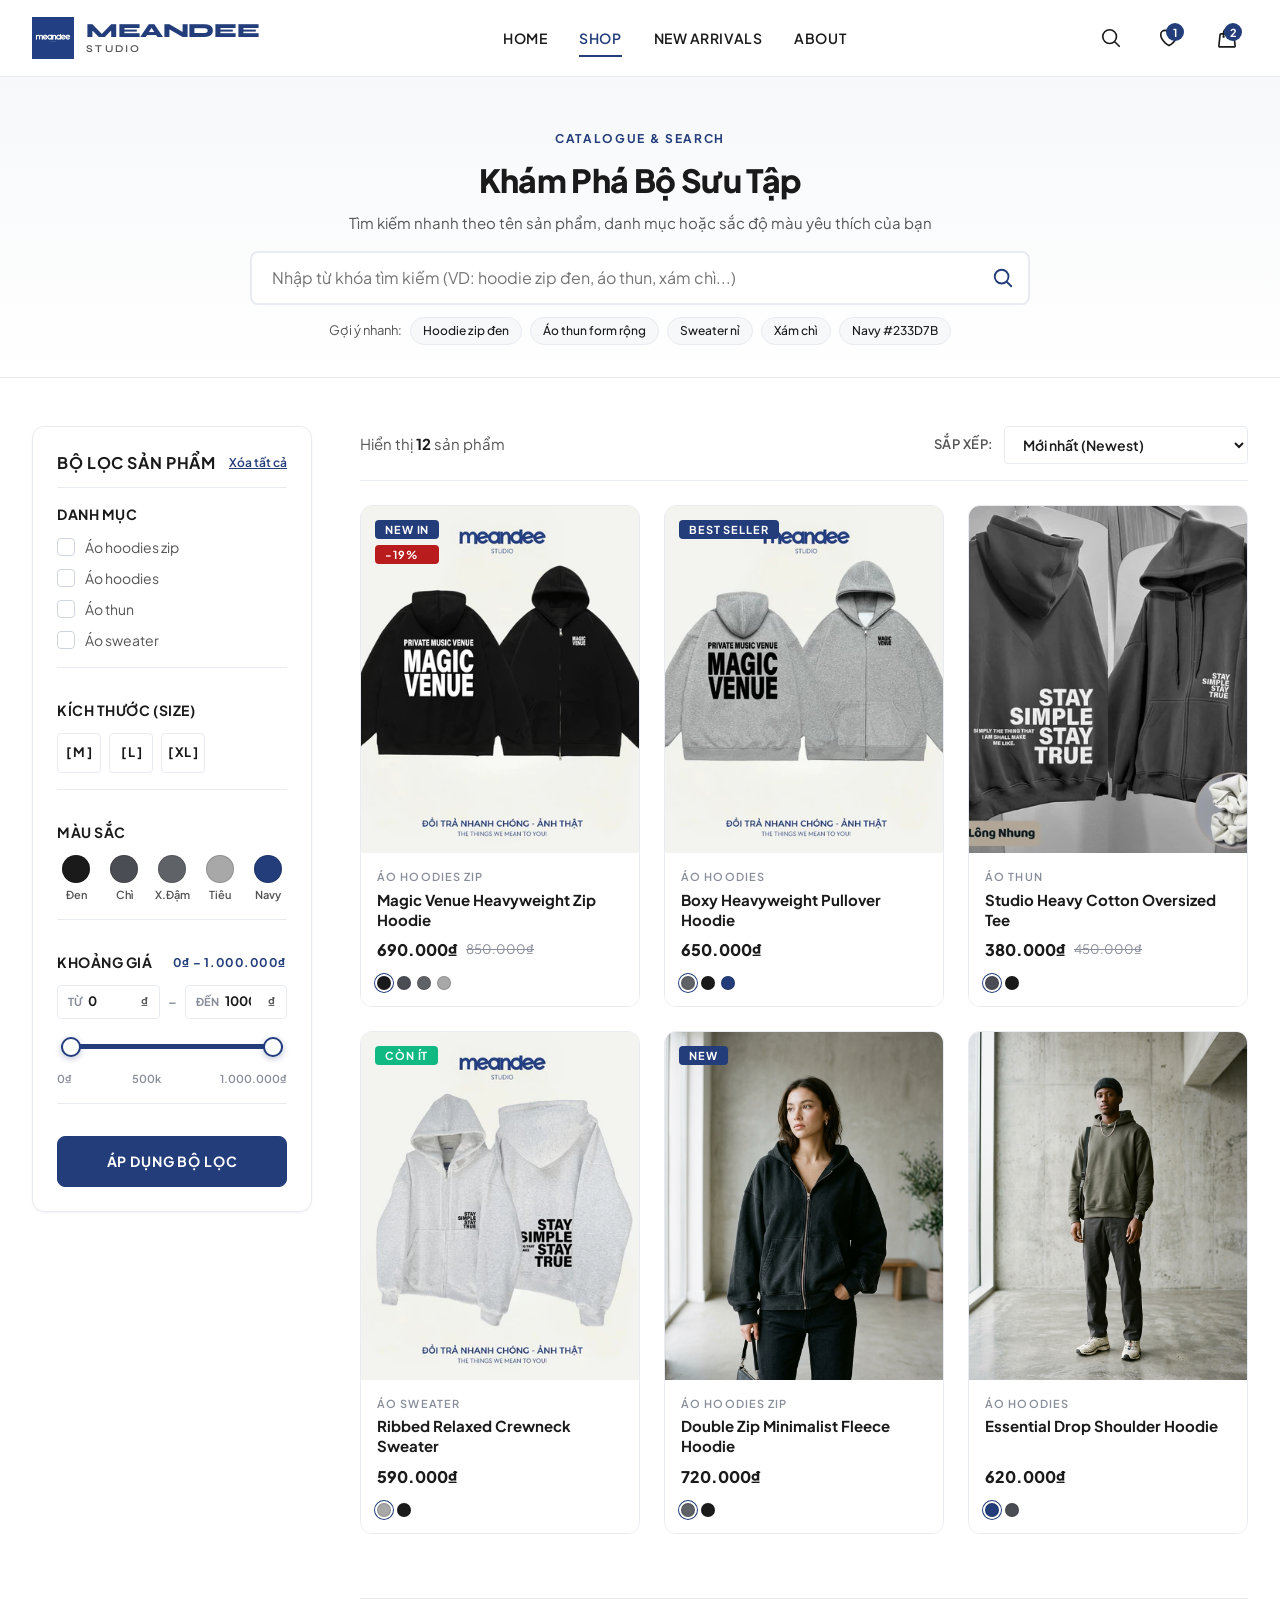
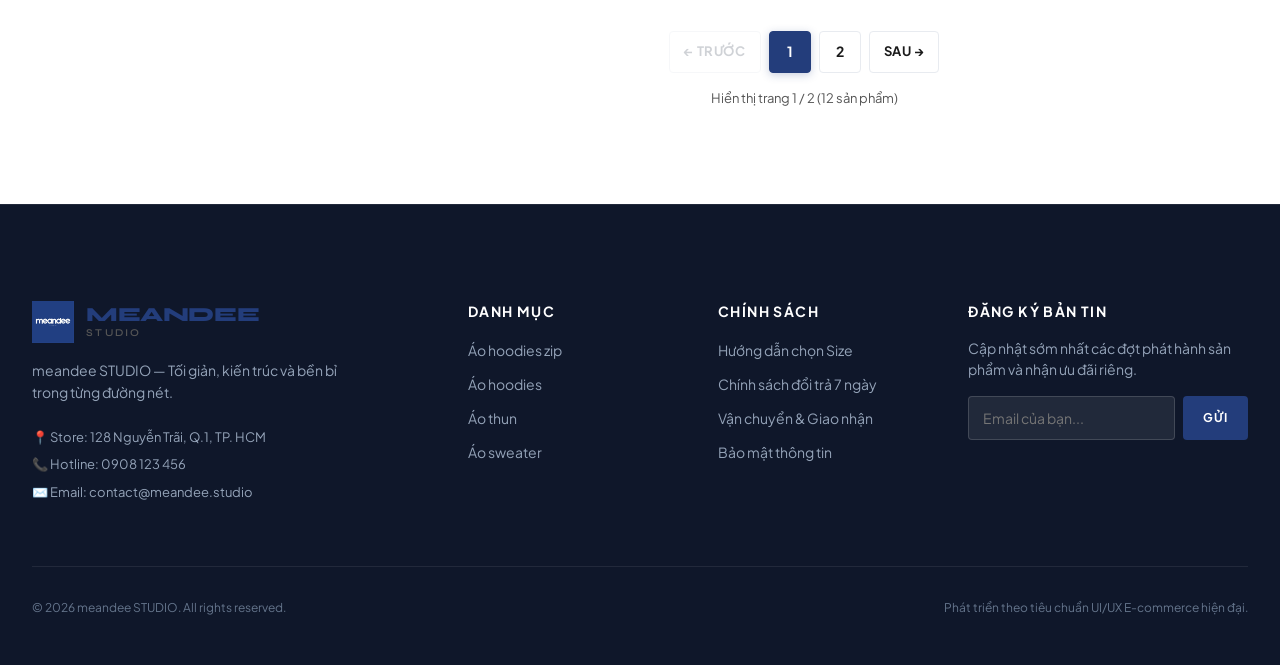
==== commit b6827007: "fix bugs" ====
--- a/search.html
+++ b/search.html
@@ -159,26 +159,42 @@
           </div>
         </div>
 
-        <!-- Filter 4: Price Range -->
+        <!-- Filter 4: Price Range Dual Slider & Direct Input -->
         <div class="filter-group">
-          <h3 class="filter-group-title">Khoảng Giá</h3>
-          <div class="price-range-options">
-            <label class="price-radio-label">
-              <input type="radio" name="priceRange" value="all" checked>
-              <span>Tất cả mức giá</span>
-            </label>
-            <label class="price-radio-label">
-              <input type="radio" name="priceRange" value="under-400">
-              <span>Dưới 400.000₫</span>
-            </label>
-            <label class="price-radio-label">
-              <input type="radio" name="priceRange" value="400-650">
-              <span>400.000₫ – 650.000₫</span>
-            </label>
-            <label class="price-radio-label">
-              <input type="radio" name="priceRange" value="above-650">
-              <span>Trên 650.000₫</span>
-            </label>
+          <div class="filter-group-title">
+            <span>Khoảng Giá</span>
+            <span id="priceRangeDisplay" style="font-size: 0.75rem; color: var(--c-primary); font-weight: 700;">0₫ – 1.000.000₫</span>
+          </div>
+          
+          <div class="price-slider-wrap">
+            <!-- Direct Min & Max Input -->
+            <div class="price-inputs-row">
+              <div class="price-input-box">
+                <label for="priceInputMin">Từ</label>
+                <input type="number" id="priceInputMin" min="0" max="1000000" step="10000" value="0" aria-label="Giá thấp nhất">
+                <span class="price-input-unit">₫</span>
+              </div>
+              <span class="price-input-separator">–</span>
+              <div class="price-input-box">
+                <label for="priceInputMax">Đến</label>
+                <input type="number" id="priceInputMax" min="0" max="1000000" step="10000" value="1000000" aria-label="Giá cao nhất">
+                <span class="price-input-unit">₫</span>
+              </div>
+            </div>
+
+            <!-- Dual Range Sliders (Draggable) -->
+            <div class="dual-slider-track-wrap">
+              <div class="slider-track-base"></div>
+              <div class="slider-track-fill" id="sliderTrackFill" style="left: 0%; right: 0%;"></div>
+              <input type="range" class="range-input-slider" id="priceSliderMin" min="0" max="1000000" step="10000" value="0" aria-label="Thanh trượt giá tối thiểu">
+              <input type="range" class="range-input-slider" id="priceSliderMax" min="0" max="1000000" step="10000" value="1000000" aria-label="Thanh trượt giá tối đa">
+            </div>
+
+            <div class="price-slider-labels">
+              <span>0₫</span>
+              <span>500k</span>
+              <span>1.000.000₫</span>
+            </div>
           </div>
         </div>
 
@@ -193,7 +209,7 @@
         <!-- Results Header Bar -->
         <div class="listing-results-header">
           <div class="results-count" id="resultsCount">
-            Hiển thị <strong id="countNum">8</strong> sản phẩm
+            Hiển thị <strong id="countNum">12</strong> sản phẩm
           </div>
           <div class="sort-select-wrap">
             <label for="sortDropdown" class="sort-label">Sắp xếp:</label>
@@ -414,16 +430,137 @@
             </div>
           </article>
 
+          <!-- Product Item 9: Urban Tech Full-Zip Hoodie -->
+          <article class="product-card" data-category="hoodie-zip" data-price="750000" data-sizes="M,L,XL" data-colors="den,navy" data-bestseller="false" data-name="urban tech full zip hoodie">
+            <div class="product-badge-group">
+              <span class="product-badge badge-new">Premium</span>
+            </div>
+            <div class="product-thumb-wrap">
+              <img src="assert/demo-products/den.webp" alt="Urban Tech Full-Zip Hoodie" class="listing-card-img" data-default="assert/demo-products/den.webp">
+              <div class="product-quick-action">
+                <a href="product.html" class="quick-view-btn">Xem Chi Tiết</a>
+              </div>
+            </div>
+            <div class="product-details">
+              <span class="product-category-meta">Áo hoodies zip</span>
+              <h3 class="product-title">
+                <a href="product.html">Urban Tech Full-Zip Hoodie</a>
+              </h3>
+              <div class="product-price-row">
+                <span class="product-price">750.000₫</span>
+              </div>
+              <div class="swatches-row">
+                <span class="color-swatch-dot active" style="background-color: #1A1A1A;" title="Đen"></span>
+                <span class="color-swatch-dot" style="background-color: #233D7B;" title="Navy"></span>
+              </div>
+            </div>
+          </article>
+
+          <!-- Product Item 10: Heavy Weight Raglan Hoodie -->
+          <article class="product-card" data-category="hoodie" data-price="670000" data-sizes="M,L" data-colors="xam-tieu,den" data-bestseller="true" data-name="heavy weight raglan hoodie">
+            <div class="product-badge-group">
+              <span class="product-badge badge-sale">-15%</span>
+            </div>
+            <div class="product-thumb-wrap">
+              <img src="assert/demo-products/xam_tieu.webp" alt="Heavy Weight Raglan Hoodie" class="listing-card-img" data-default="assert/demo-products/xam_tieu.webp">
+              <div class="product-quick-action">
+                <a href="product.html" class="quick-view-btn">Xem Chi Tiết</a>
+              </div>
+            </div>
+            <div class="product-details">
+              <span class="product-category-meta">Áo hoodies</span>
+              <h3 class="product-title">
+                <a href="product.html">Heavy Weight Raglan Hoodie</a>
+              </h3>
+              <div class="product-price-row">
+                <span class="product-price">670.000₫</span>
+                <span class="product-price-old">790.000₫</span>
+              </div>
+              <div class="swatches-row">
+                <span class="color-swatch-dot active" style="background-color: #A8A8A8;" title="Xám Tiêu"></span>
+                <span class="color-swatch-dot" style="background-color: #1A1A1A;" title="Đen"></span>
+              </div>
+            </div>
+          </article>
+
+          <!-- Product Item 11: Minimal Boxy Pocket T-Shirt -->
+          <article class="product-card" data-category="tshirt" data-price="390000" data-sizes="M,L,XL" data-colors="den,xam-dam,navy" data-bestseller="false" data-name="minimal boxy pocket t shirt">
+            <div class="product-thumb-wrap">
+              <img src="assert/demo-products/xam-dam.webp" alt="Minimal Boxy Pocket T-Shirt" class="listing-card-img" data-default="assert/demo-products/xam-dam.webp">
+              <div class="product-quick-action">
+                <a href="product.html" class="quick-view-btn">Xem Chi Tiết</a>
+              </div>
+            </div>
+            <div class="product-details">
+              <span class="product-category-meta">Áo thun</span>
+              <h3 class="product-title">
+                <a href="product.html">Minimal Boxy Pocket T-Shirt</a>
+              </h3>
+              <div class="product-price-row">
+                <span class="product-price">390.000₫</span>
+              </div>
+              <div class="swatches-row">
+                <span class="color-swatch-dot active" style="background-color: #5F6368;" title="Xám Đậm"></span>
+                <span class="color-swatch-dot" style="background-color: #1A1A1A;" title="Đen"></span>
+                <span class="color-swatch-dot" style="background-color: #233D7B;" title="Navy"></span>
+              </div>
+            </div>
+          </article>
+
+          <!-- Product Item 12: Chunky Textured Cable Sweater -->
+          <article class="product-card" data-category="sweater" data-price="790000" data-sizes="M,L,XL" data-colors="xam-chi,xam-tieu" data-bestseller="true" data-name="chunky textured cable sweater">
+            <div class="product-badge-group">
+              <span class="product-badge badge-new">New Season</span>
+            </div>
+            <div class="product-thumb-wrap">
+              <img src="assert/demo-products/xam-chi.webp" alt="Chunky Textured Cable Sweater" class="listing-card-img" data-default="assert/demo-products/xam-chi.webp">
+              <div class="product-quick-action">
+                <a href="product.html" class="quick-view-btn">Xem Chi Tiết</a>
+              </div>
+            </div>
+            <div class="product-details">
+              <span class="product-category-meta">Áo sweater</span>
+              <h3 class="product-title">
+                <a href="product.html">Chunky Textured Cable Sweater</a>
+              </h3>
+              <div class="product-price-row">
+                <span class="product-price">790.000₫</span>
+              </div>
+              <div class="swatches-row">
+                <span class="color-swatch-dot active" style="background-color: #4A4D53;" title="Xám Chì"></span>
+                <span class="color-swatch-dot" style="background-color: #A8A8A8;" title="Xám Tiêu"></span>
+              </div>
+            </div>
+          </article>
+
           <!-- Empty State (Shown when no items match the filter) -->
           <div class="empty-state" id="emptyState">
             <svg class="empty-icon" xmlns="http://www.w3.org/2000/svg" fill="none" viewBox="0 0 24 24" stroke="currentColor">
               <path stroke-linecap="round" stroke-linejoin="round" stroke-width="1.5" d="M21 21l-5.197-5.197m0 0A7.5 7.5 0 105.196 5.196a7.5 7.5 0 0010.607 10.607zM10.5 7.5v6m3-3h-6"/>
             </svg>
             <h3 class="empty-title">Không tìm thấy sản phẩm phù hợp</h3>
-            <p class="empty-desc">Thử điều chỉnh hoặc xóa bớt các tiêu chí lọc để xem thêm sản phẩm khác.</p>
+            <p class="empty-desc">Thử điều chỉnh khoảng giá hoặc xóa bớt các tiêu chí lọc để xem thêm sản phẩm.</p>
             <button type="button" class="btn btn-primary" id="btnEmptyReset">Xóa Bộ Lọc &amp; Xem Tất Cả</button>
           </div>
 
+        </div>
+
+        <!-- Pagination Controls (Phần Phân Trang) -->
+        <div class="pagination-container" id="paginationContainer">
+          <div class="pagination-controls">
+            <button type="button" class="page-btn page-nav-arrow" id="btnPrevPage" aria-label="Trang trước">
+              &larr; Trước
+            </button>
+            <div id="pageNumbersGroup" style="display: flex; gap: 8px;">
+              <!-- Dynamic page buttons rendered via JS: [1], [2], ... -->
+            </div>
+            <button type="button" class="page-btn page-nav-arrow" id="btnNextPage" aria-label="Trang tiếp">
+              Sau &rarr;
+            </button>
+          </div>
+          <div class="pagination-info" id="paginationInfo">
+            Hiển thị trang 1 / 2 (6 sản phẩm mỗi trang)
+          </div>
         </div>
       </section>
     </div>
--- a/styles.css
+++ b/styles.css
@@ -1095,25 +1095,438 @@
   color: var(--c-text-secondary);
 }
 
-/* Price Range */
-.price-range-options {
+/* --- Modern Dual-Range Slider --- */
+.price-slider-wrap {
   display: flex;
   flex-direction: column;
+  gap: var(--space-md);
+}
+
+.price-inputs-row {
+  display: flex;
+  align-items: center;
   gap: 8px;
 }
 
-.price-radio-label {
+.price-input-box {
+  flex: 1;
+  position: relative;
+  display: flex;
+  align-items: center;
+  background-color: #FFFFFF;
+  border: 1px solid var(--c-border);
+  border-radius: var(--radius-xs);
+  padding: 6px 10px;
+  transition: border-color var(--transition-fast), box-shadow var(--transition-fast);
+}
+
+.price-input-box:focus-within {
+  border-color: var(--c-primary);
+  box-shadow: 0 0 0 2px var(--c-primary-light);
+}
+
+.price-input-box label {
+  font-size: 0.6875rem;
+  font-weight: 700;
+  text-transform: uppercase;
+  color: var(--c-text-muted);
+  margin-right: 6px;
+}
+
+.price-input-box input {
+  width: 100%;
+  border: none;
+  font-size: 0.8125rem;
+  font-weight: 700;
+  color: var(--c-text-primary);
+  outline: none;
+  background: transparent;
+  padding: 0;
+}
+
+.price-input-unit {
+  font-size: 0.75rem;
+  font-weight: 600;
+  color: var(--c-text-secondary);
+  margin-left: 2px;
+}
+
+.price-input-separator {
+  color: var(--c-text-muted);
+  font-weight: 600;
+  font-size: 0.875rem;
+}
+
+/* Dual Range Track & Thumbs */
+.dual-slider-track-wrap {
+  position: relative;
+  height: 24px;
+  display: flex;
+  align-items: center;
+  margin-inline: 4px;
+}
+
+.slider-track-base {
+  position: absolute;
+  width: 100%;
+  height: 5px;
+  background-color: #E2E8F0;
+  border-radius: var(--radius-full);
+}
+
+.slider-track-fill {
+  position: absolute;
+  height: 5px;
+  background-color: var(--c-primary);
+  border-radius: var(--radius-full);
+  left: 0%;
+  right: 0%;
+  z-index: 2;
+}
+
+.range-input-slider {
+  position: absolute;
+  width: 100%;
+  height: 5px;
+  background: none;
+  pointer-events: none;
+  -webkit-appearance: none;
+  appearance: none;
+  z-index: 3;
+  margin: 0;
+}
+
+.range-input-slider::-webkit-slider-thumb {
+  -webkit-appearance: none;
+  appearance: none;
+  width: 20px;
+  height: 20px;
+  border-radius: 50%;
+  background-color: #FFFFFF;
+  border: 2.5px solid var(--c-primary);
+  box-shadow: 0 2px 6px rgba(35, 61, 123, 0.3);
+  cursor: pointer;
+  pointer-events: auto;
+  transition: transform var(--transition-fast), background-color var(--transition-fast);
+}
+
+.range-input-slider::-webkit-slider-thumb:hover {
+  transform: scale(1.2);
+  background-color: var(--c-bg-subtle);
+}
+
+.range-input-slider::-webkit-slider-thumb:active {
+  transform: scale(1.25);
+  background-color: var(--c-primary);
+}
+
+.range-input-slider::-moz-range-thumb {
+  width: 18px;
+  height: 18px;
+  border-radius: 50%;
+  background-color: #FFFFFF;
+  border: 2.5px solid var(--c-primary);
+  box-shadow: 0 2px 6px rgba(35, 61, 123, 0.3);
+  cursor: pointer;
+  pointer-events: auto;
+}
+
+.price-slider-labels {
+  display: flex;
+  justify-content: space-between;
+  font-size: 0.6875rem;
+  color: var(--c-text-muted);
+  font-weight: 600;
+  margin-top: -4px;
+}
+
+/* ==========================================================================
+   PAGINATION COMPONENT
+   ========================================================================== */
+.pagination-container {
+  display: flex;
+  flex-direction: column;
+  align-items: center;
+  gap: var(--space-md);
+  margin-top: var(--space-3xl);
+  padding-top: var(--space-xl);
+  border-top: 1px solid var(--c-border);
+}
+
+.pagination-controls {
   display: flex;
   align-items: center;
   gap: 8px;
+}
+
+.page-btn {
+  display: inline-flex;
+  align-items: center;
+  justify-content: center;
+  min-width: 42px;
+  height: 42px;
+  padding: 0 14px;
+  font-size: 0.875rem;
+  font-weight: 700;
+  border-radius: var(--radius-xs);
+  border: 1px solid var(--c-border);
+  background-color: #FFFFFF;
+  color: var(--c-text-primary);
+  cursor: pointer;
+  transition: all var(--transition-fast);
+}
+
+.page-btn:hover:not(:disabled) {
+  border-color: var(--c-primary);
+  color: var(--c-primary);
+  background-color: var(--c-primary-light);
+}
+
+.page-btn.active {
+  background-color: var(--c-primary);
+  border-color: var(--c-primary);
+  color: #FFFFFF;
+  box-shadow: 0 2px 8px var(--c-primary-glow);
+}
+
+.page-btn:disabled {
+  opacity: 0.4;
+  cursor: not-allowed;
+  border-color: var(--c-border);
+  color: var(--c-text-muted);
+}
+
+.page-nav-arrow {
+  display: inline-flex;
+  align-items: center;
+  gap: 6px;
+  font-size: 0.8125rem;
+  text-transform: uppercase;
+  letter-spacing: 0.04em;
+}
+
+.pagination-info {
   font-size: 0.8125rem;
   color: var(--c-text-secondary);
+}
+
+/* ==========================================================================
+   CUSTOMER REVIEW PHOTOS & LIGHTBOX
+   ========================================================================== */
+.review-media-strip {
+  margin-bottom: var(--space-2xl);
+  padding: var(--space-lg);
+  background-color: #FFFFFF;
+  border: 1px solid var(--c-border);
+  border-radius: var(--radius-md);
+}
+
+.review-media-header {
+  display: flex;
+  align-items: center;
+  justify-content: space-between;
+  margin-bottom: var(--space-md);
+}
+
+.review-media-title {
+  font-size: 0.9375rem;
+  font-weight: 700;
+  color: var(--c-text-primary);
+  display: flex;
+  align-items: center;
+  gap: 8px;
+}
+
+.review-media-count {
+  font-size: 0.75rem;
+  font-weight: 700;
+  color: var(--c-primary);
+  background-color: var(--c-primary-light);
+  padding: 2px 8px;
+  border-radius: var(--radius-full);
+}
+
+.review-photos-carousel {
+  display: grid;
+  grid-template-columns: repeat(6, 1fr);
+  gap: 12px;
+}
+
+.review-photo-card {
+  position: relative;
+  width: 100%;
+  padding-top: 100%;
+  border-radius: var(--radius-sm);
+  overflow: hidden;
+  border: 1px solid var(--c-border);
   cursor: pointer;
-}
-
-.price-radio-label input[type="radio"] {
-  accent-color: var(--c-primary);
-}
+  background-color: #F0F2F5;
+  transition: transform var(--transition-fast), box-shadow var(--transition-fast), border-color var(--transition-fast);
+}
+
+.review-photo-card:hover {
+  transform: translateY(-3px);
+  box-shadow: var(--shadow-hover);
+  border-color: var(--c-primary);
+}
+
+.review-photo-card img {
+  position: absolute;
+  inset: 0;
+  width: 100%;
+  height: 100%;
+  object-fit: cover;
+  transition: transform 300ms ease;
+}
+
+.review-photo-card:hover img {
+  transform: scale(1.08);
+}
+
+.review-photo-overlay {
+  position: absolute;
+  inset: 0;
+  background: rgba(15, 25, 45, 0.4);
+  opacity: 0;
+  display: flex;
+  align-items: center;
+  justify-content: center;
+  color: #FFFFFF;
+  transition: opacity var(--transition-fast);
+}
+
+.review-photo-card:hover .review-photo-overlay {
+  opacity: 1;
+}
+
+.review-photo-overlay svg {
+  width: 24px;
+  height: 24px;
+}
+
+/* Photos inside individual review items */
+.review-item-photos-grid {
+  display: flex;
+  gap: 10px;
+  margin-top: var(--space-md);
+  margin-bottom: var(--space-sm);
+  flex-wrap: wrap;
+}
+
+.review-thumbnail-attachment {
+  position: relative;
+  width: 82px;
+  height: 82px;
+  border-radius: var(--radius-xs);
+  overflow: hidden;
+  border: 1.5px solid var(--c-border);
+  cursor: pointer;
+  transition: all var(--transition-fast);
+}
+
+.review-thumbnail-attachment:hover {
+  border-color: var(--c-primary);
+  transform: scale(1.05);
+}
+
+.review-thumbnail-attachment img {
+  width: 100%;
+  height: 100%;
+  object-fit: cover;
+}
+
+/* Lightbox Modal */
+.lightbox-modal {
+  position: fixed;
+  inset: 0;
+  z-index: 9999;
+  background-color: rgba(13, 19, 31, 0.9);
+  backdrop-filter: blur(8px);
+  display: none;
+  align-items: center;
+  justify-content: center;
+  padding: var(--space-lg);
+  opacity: 0;
+  transition: opacity var(--transition-base);
+}
+
+.lightbox-modal.active {
+  display: flex;
+  opacity: 1;
+}
+
+.lightbox-content-box {
+  position: relative;
+  max-width: 720px;
+  max-height: 90vh;
+  background-color: #FFFFFF;
+  border-radius: var(--radius-md);
+  overflow: hidden;
+  box-shadow: 0 25px 50px rgba(0, 0, 0, 0.35);
+  display: flex;
+  flex-direction: column;
+  animation: zoomIn 250ms ease;
+}
+
+@keyframes zoomIn {
+  from { transform: scale(0.92); opacity: 0; }
+  to { transform: scale(1); opacity: 1; }
+}
+
+.lightbox-image-wrap {
+  position: relative;
+  max-height: 65vh;
+  background-color: #000000;
+  display: flex;
+  align-items: center;
+  justify-content: center;
+  overflow: hidden;
+}
+
+.lightbox-image-wrap img {
+  max-height: 65vh;
+  width: auto;
+  object-fit: contain;
+}
+
+.lightbox-close-btn {
+  position: absolute;
+  top: 14px;
+  right: 14px;
+  width: 38px;
+  height: 38px;
+  border-radius: 50%;
+  background-color: rgba(0, 0, 0, 0.6);
+  color: #FFFFFF;
+  display: flex;
+  align-items: center;
+  justify-content: center;
+  cursor: pointer;
+  z-index: 10;
+  transition: background-color var(--transition-fast);
+}
+
+.lightbox-close-btn:hover {
+  background-color: var(--c-primary);
+}
+
+.lightbox-caption-box {
+  padding: var(--space-md) var(--space-lg);
+  background-color: #FFFFFF;
+}
+
+.lightbox-author-name {
+  font-size: 0.9375rem;
+  font-weight: 700;
+  color: var(--c-text-primary);
+  margin-bottom: 4px;
+}
+
+.lightbox-text {
+  font-size: 0.8125rem;
+  color: var(--c-text-secondary);
+}
+
 
 /* Listing Results Header */
 .listing-results-header {
